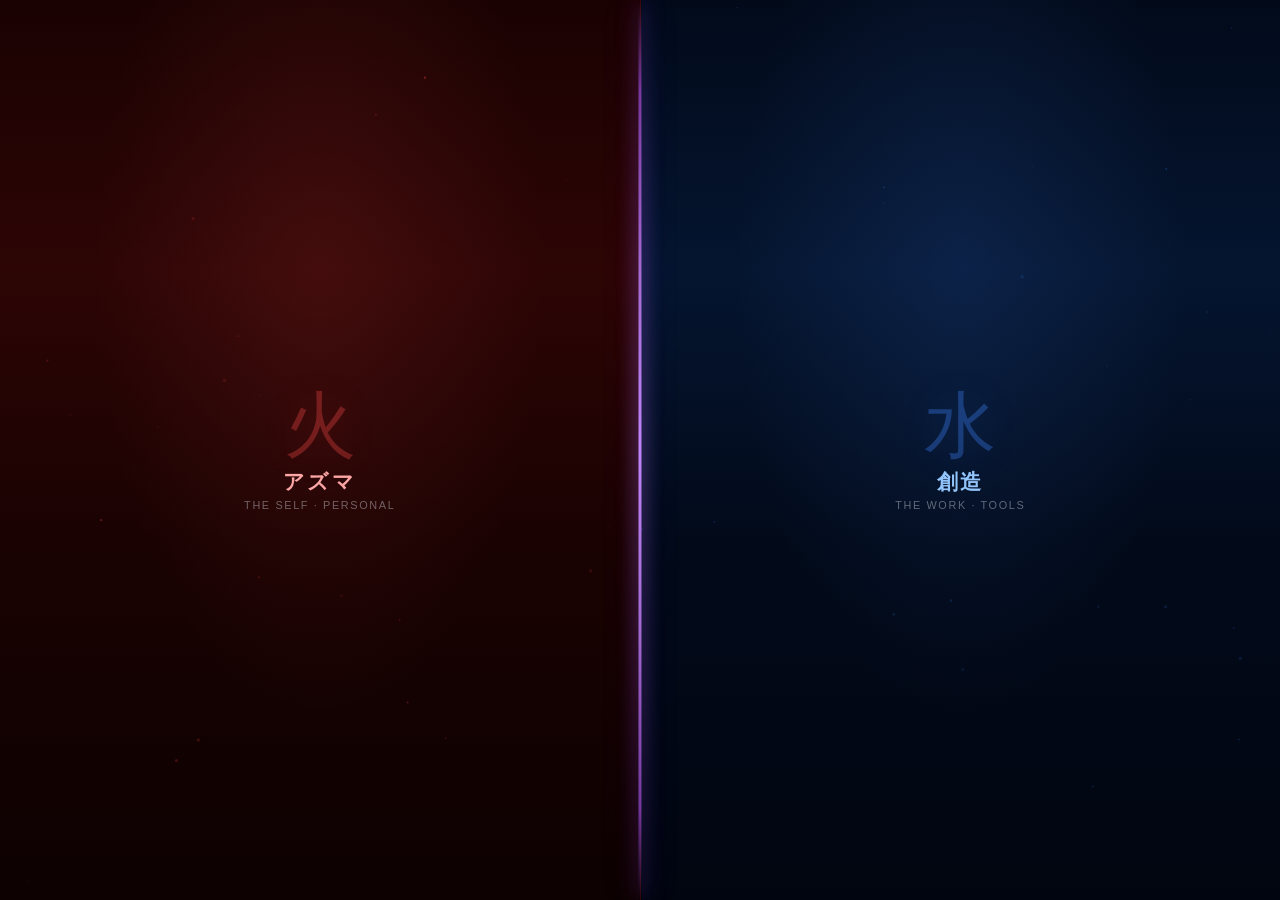
==== index.html @ 5ef6f53a "tweak: Japanese names, 50% larger fonts, purple lightning divider - Red world: アズマ (Azuma in katakan" ====
<!DOCTYPE html>
<html lang="en">
<head>
<meta charset="UTF-8">
<meta name="viewport" content="width=device-width,initial-scale=1.0">
<title>Dev Attri</title>
<style>
*,*::before,*::after{margin:0;padding:0;box-sizing:border-box}
:root{--red:#dc2626;--cyan:#06b6d4;--white:#e2e8f0;--dim:rgba(226,232,240,.4);--field:rgba(6,182,212,.04);--card-bg:rgba(6,182,212,.03);--card-border:rgba(6,182,212,.08);--card-hover-bg:rgba(6,182,212,.06);--gold:#facc15;--gk-color:rgba(139,92,246,.3);--def-color:rgba(6,182,212,.3);--mid-color:rgba(168,85,247,.3);--att-color:rgba(250,204,21,.3);--str-color:rgba(239,68,68,.3)}

body{font-family:'Inter',-apple-system,BlinkMacSystemFont,'Segoe UI',sans-serif;width:100vw;height:100vh;overflow:hidden;background:#000;color:var(--white)}

/* HORIZON */
.horizon{position:fixed;inset:0;z-index:1;display:flex;transition:opacity .8s,filter .8s}
.horizon.fading{opacity:0;filter:blur(20px)}
.world-half{flex:1;position:relative;overflow:hidden;cursor:pointer;display:flex;align-items:center;justify-content:center;transition:all .8s}
.red-half{background:linear-gradient(180deg,#1a0202,#2d0505 30%,#1a0202 60%,#0d0101);border-right:1px solid rgba(220,38,38,.15)}
.red-half::before{content:'';position:absolute;inset:0;pointer-events:none;background:radial-gradient(ellipse at 50% 30%,rgba(239,68,68,.12),transparent 50%)}
.blue-half{background:linear-gradient(180deg,#020a1a,#051530 30%,#020a1a 60%,#010510)}
.blue-half::before{content:'';position:absolute;inset:0;pointer-events:none;background:radial-gradient(ellipse at 50% 30%,rgba(59,130,246,.12),transparent 50%)}
.world-label{position:relative;z-index:5;text-align:center;transition:transform .6s}
.world-half:hover .world-label{transform:translateY(-8px)}
.wl-char{display:block;font-size:4.5rem;margin-bottom:.4rem;transition:all .5s;line-height:1}
.red-half .wl-char{color:rgba(239,68,68,.35);text-shadow:0 0 40px rgba(239,68,68,.15)}.red-half:hover .wl-char{color:rgba(239,68,68,.65);text-shadow:0 0 60px rgba(239,68,68,.35)}
.blue-half .wl-char{color:rgba(59,130,246,.35);text-shadow:0 0 40px rgba(59,130,246,.15)}.blue-half:hover .wl-char{color:rgba(59,130,246,.65);text-shadow:0 0 60px rgba(59,130,246,.35)}
.wl-name{display:block;font-size:1.3rem;font-weight:900;letter-spacing:.12em;margin-bottom:.2rem}
.red-half .wl-name{color:#fca5a5}.blue-half .wl-name{color:#93c5fd}
.wl-sub{display:block;font-size:.68rem;letter-spacing:.15em;text-transform:uppercase;opacity:.4}
.divider-line{position:fixed;top:0;bottom:0;left:50%;transform:translateX(-50%);width:3px;z-index:10;pointer-events:none;
  background:linear-gradient(to bottom,transparent,rgba(168,85,247,.6) 10%,rgba(192,132,252,.8) 30%,#c084fc 50%,rgba(192,132,252,.8) 70%,rgba(168,85,247,.6) 90%,transparent);
  box-shadow:0 0 20px rgba(168,85,247,.5),0 0 40px rgba(139,92,246,.25),0 0 80px rgba(139,92,246,.1);
  animation:divPulse 2.5s ease-in-out infinite;transition:opacity .6s}
.divider-line::after{content:'';position:absolute;inset:-6px;background:linear-gradient(to bottom,transparent,rgba(168,85,247,.15),rgba(192,132,252,.2) 50%,rgba(168,85,247,.15),transparent);filter:blur(8px);animation:divGlow 2.5s ease-in-out infinite}
@keyframes divPulse{0%,100%{opacity:.7}50%{opacity:1}}
@keyframes divGlow{0%,100%{opacity:.5}50%{opacity:1}}
canvas.p-canvas{position:absolute;inset:0;pointer-events:none;z-index:2}

.vortex{position:fixed;inset:0;z-index:50;pointer-events:none;opacity:0;transition:opacity .3s}
.vortex.active{opacity:1}
.vr{position:absolute;border-radius:50%;border:1px solid transparent;animation:vrSpin 1s linear infinite}
@keyframes vrSpin{from{transform:rotate(0deg)}to{transform:rotate(360deg)}}

.expanded-world{position:fixed;inset:0;z-index:40;display:none;overflow-y:auto;opacity:0;transform:scale(1.05);transition:opacity .6s,transform .6s}
.expanded-world.active{display:block;animation:worldEnter .6s cubic-bezier(.16,1,.3,1) forwards}
@keyframes worldEnter{to{opacity:1;transform:scale(1)}}
.red-expand{background:linear-gradient(180deg,#070710,#0a0a18,#070710)}
.blue-expand{background:radial-gradient(ellipse at 50% 30%,rgba(37,99,235,.04),transparent 60%),linear-gradient(180deg,#020810,#041020,#020810)}
canvas.exp-canvas{position:fixed;inset:0;z-index:39;pointer-events:none}
.close-btn{position:fixed;top:1rem;right:1rem;z-index:60;width:38px;height:38px;border-radius:50%;background:rgba(0,0,0,.4);border:1px solid rgba(255,255,255,.08);color:rgba(255,255,255,.35);font-size:1.1rem;cursor:pointer;display:flex;align-items:center;justify-content:center;transition:all .3s;backdrop-filter:blur(4px)}
.close-btn:hover{background:rgba(0,0,0,.6);border-color:rgba(255,255,255,.15);color:#fff}

/* ===== PITCH ===== */
.pitch{max-width:1000px;margin:0 auto;padding:1.5rem 1rem 3rem;position:relative;z-index:41;min-height:100vh;display:flex;flex-direction:column;justify-content:center}
.pitch-header{text-align:center;margin-bottom:2rem}
.pitch-header .club{font-size:.4rem;letter-spacing:.25em;text-transform:uppercase;opacity:.2;margin-bottom:.3rem}
.pitch-header h2{font-size:1.3rem;font-weight:900;letter-spacing:.08em;color:var(--cyan)}
.pitch-header .formation-tag{font-size:.38rem;letter-spacing:.2em;opacity:.15;margin-top:.25rem;text-transform:uppercase}

/* Center line */
.pitch::before{content:'';position:absolute;left:50%;top:5%;bottom:5%;width:1px;background:var(--field);pointer-events:none}
.pitch::after{content:'';position:absolute;left:10%;right:10%;top:50%;height:1px;background:var(--field);pointer-events:none}

/* ===== FORMATION LINES ===== */
.formation{display:flex;flex-direction:column;gap:.6rem;position:relative}

.line-row{display:flex;justify-content:center;gap:.6rem;flex-wrap:wrap}

/* ===== PLAYER CARD ===== */
.player-card{
  width:120px;height:150px;position:relative;cursor:pointer;
  background:var(--card-bg);border:1px solid var(--card-border);
  border-radius:6px;overflow:hidden;transition:all .45s cubic-bezier(.16,1,.3,1);
  display:flex;flex-direction:column;align-items:center;justify-content:center;
  text-align:center;
}
.player-card:hover{width:250px;height:300px;z-index:30;background:var(--card-hover-bg);border-color:rgba(6,182,212,.2);box-shadow:0 0 40px rgba(6,182,212,.06);transform:translateY(-6px)}

.player-card .number{font-size:1.8rem;font-weight:900;opacity:.1;transition:all .4s;position:absolute;top:.3rem;right:.5rem;line-height:1}
.player-card:hover .number{opacity:.2;font-size:2.2rem}

.player-card .card-head{transition:all .4s;padding:0 .4rem}
.player-card .pos{font-size:.32rem;letter-spacing:.15em;text-transform:uppercase;opacity:.3;margin-bottom:.2rem}
.player-card .title{font-size:.55rem;font-weight:800;letter-spacing:.03em;color:var(--white);transition:all .4s}
.player-card:hover .title{font-size:.65rem;color:var(--cyan)}

.player-card .card-body{opacity:0;max-height:0;overflow-y:auto;transition:opacity .35s .15s,max-height .5s;width:100%;padding:0 .6rem}
.player-card:hover .card-body{opacity:1;max-height:220px;margin-top:.5rem}
.player-card .card-body p{font-size:.4rem;line-height:1.55;opacity:.5;margin-bottom:.2rem;text-align:left}
.player-card .card-body .name-line{font-size:.45rem;font-weight:700;opacity:.6;color:var(--cyan);margin-bottom:.1rem}
.player-card .card-body .quote-text{font-style:italic;font-size:.38rem;line-height:1.6;opacity:.45}
.player-card .card-body .poem-txt{font-style:italic;font-size:.37rem;line-height:1.6;opacity:.45;white-space:pre-line}
.player-card .card-body strong{color:var(--cyan);opacity:.75}

/* Position colors */
.player-card.gk{border-left:2px solid rgba(139,92,246,.3)}.player-card.gk:hover{border-left-color:#a78bfa}.player-card.gk:hover .title{color:#a78bfa}.player-card.gk .pos{color:var(--gk-color)}
.player-card.df{border-left:2px solid rgba(6,182,212,.25)}.player-card.df:hover{border-left-color:var(--cyan)}.player-card.mf{border-left:2px solid rgba(168,85,247,.25)}.player-card.mf:hover{border-left-color:#a855f7}.player-card.mf:hover .title{color:#a855f7}.player-card.mf .pos{color:var(--mid-color)}
.player-card.at{border-left:2px solid rgba(250,204,21,.25)}.player-card.at:hover{border-left-color:#facc15}.player-card.at:hover .title{color:#facc15}.player-card.at .pos{color:var(--att-color)}
.player-card.st{border-left:2px solid rgba(239,68,68,.25)}.player-card.st:hover{border-left-color:#ef4444}.player-card.st:hover .title{color:#ef4444}.player-card.st .pos{color:var(--str-color)}

/* Captain band */
.player-card.st.cap::after{content:'C';position:absolute;top:.4rem;left:.5rem;font-size:.55rem;font-weight:900;color:#ef4444;opacity:.3;line-height:1}

/* Mega expand on double-click */
.player-card.mega{width:320px !important;height:380px !important;z-index:50 !important;background:rgba(6,182,212,.08) !important;border-color:rgba(6,182,212,.3) !important;box-shadow:0 0 60px rgba(6,182,212,.1),0 0 120px rgba(6,182,212,.04) !important}
.player-card.mega .card-body{opacity:1;max-height:300px;margin-top:.6rem}
.player-card.mega .number{opacity:.2;font-size:2.4rem}
.player-card.mega .title{font-size:.7rem;color:var(--cyan)}
.player-card.at.mega .card-body{max-height:340px}
.player-card.at.mega{width:340px !important;height:420px !important}
.player-card .mega-hint{display:none;font-size:.3rem;opacity:.2;margin-top:.3rem}
.player-card:hover .mega-hint{display:block}
.player-card.mega .mega-hint{display:none !important}
/* Cherry blossom petals */
.petals-overlay{position:fixed;inset:0;pointer-events:none;z-index:45}
.petals-overlay .bp{position:absolute;width:5px;height:8px;border-radius:50% 0 50% 0;opacity:0;animation:bpFall var(--dur) ease-in-out infinite;animation-delay:var(--del);left:var(--x)}
.petals-overlay .bp.pk{background:linear-gradient(135deg,#f9a8d4,rgba(236,72,153,.3))}
.petals-overlay .bp.wh{background:linear-gradient(135deg,#fff,rgba(249,168,212,.15));width:3px;height:6px}
@keyframes bpFall{0%{opacity:.5;transform:translate(0,0)rotate(0)}25%{transform:translate(var(--drift),25vh)rotate(90deg)}50%{opacity:.3;transform:translate(calc(var(--drift)*-.2),50vh)rotate(180deg)}75%{transform:translate(calc(var(--drift)*.3),75vh)rotate(270deg)}100%{opacity:0;transform:translate(var(--drift),100vh)rotate(360deg)}}
/* Achievement tick */
.tick{color:#10b981;font-weight:700}
.loading{color:rgba(250,204,21,.4);animation:ld 1.5s ease-in-out infinite}
@keyframes ld{0%,100%{opacity:.3}50%{opacity:.7}}

/* ===== BLUE WORLD ===== */
.blue-content{max-width:680px;margin:0 auto;padding:4rem 1.5rem 3rem;position:relative;z-index:41}
.world-header{text-align:center;margin-bottom:2.5rem}
.world-header .ch{font-size:.45rem;letter-spacing:.25em;text-transform:uppercase;margin-bottom:.3rem;opacity:.35}
.world-header h2{font-size:1.8rem;font-weight:900;letter-spacing:.04em}
.bsection{opacity:0;transform:translateY(20px);transition:all .7s;margin-bottom:2.2rem}
.bsection.visible{opacity:1;transform:translateY(0)}
.bsection-title{font-size:.48rem;letter-spacing:.22em;text-transform:uppercase;margin-bottom:.7rem;opacity:.25;font-weight:700}
.bcard-grid{display:grid;gap:.45rem}
.bcard{background:rgba(255,255,255,.02);border:1px solid rgba(255,255,255,.04);padding:.7rem .9rem;border-radius:8px;transition:all .35s}
.bcard:hover{background:rgba(255,255,255,.035);transform:translateY(-1px)}
.bcard h4{font-size:.62rem;font-weight:700;margin-bottom:.15rem;color:#93c5fd}
.bcard p{font-size:.47rem;line-height:1.65;opacity:.55}
.bcard strong{opacity:.9;color:#93c5fd}
.live-badge{display:inline-flex;align-items:center;gap:.25rem;font-size:.38rem;font-weight:700;letter-spacing:.06em;padding:.12rem .4rem;border-radius:3px;background:rgba(37,99,235,.12);color:#93c5fd;border:1px solid rgba(37,99,235,.15)}
.live-dot{width:5px;height:5px;border-radius:50%;background:#93c5fd;animation:dotBlink 2s infinite}
@keyframes dotBlink{0%,100%{opacity:1}50%{opacity:.2}}
.blinks-row{display:flex;flex-wrap:wrap;gap:.35rem;justify-content:center;margin-top:.8rem}
.blink-pill{padding:.25rem .6rem;border-radius:20px;font-size:.4rem;letter-spacing:.06em;text-decoration:none;transition:all .25s;color:rgba(147,197,253,.4);border:1px solid rgba(147,197,253,.08)}
.blink-pill:hover{color:#93c5fd;border-color:rgba(147,197,253,.25)}
.bquote{font-style:italic;border-left:2px solid rgba(255,255,255,.05);padding-left:1rem;font-size:.42rem;opacity:.25;margin-top:2rem;line-height:1.7}

@media(max-width:700px){
  .horizon{flex-direction:column}.world-half{height:50vh}.divider-line{top:50%;left:0;right:0;bottom:auto;width:auto;height:1px}.wl-char{font-size:2rem}
  .player-card{width:100%;max-width:260px}
  .player-card:hover{width:100%;max-width:280px}
}
</style>
</head>
<body>

<div class="horizon" id="horizon">
  <div class="world-half red-half" onclick="enterWorld('red')"><canvas class="p-canvas" id="rc"></canvas>
    <div class="world-label"><span class="wl-char">火</span><span class="wl-name">アズマ</span><span class="wl-sub">The Self · Personal</span></div>
  </div>
  <div class="world-half blue-half" onclick="enterWorld('blue')"><canvas class="p-canvas" id="bc"></canvas>
    <div class="world-label"><span class="wl-char">水</span><span class="wl-name">創造</span><span class="wl-sub">The Work · Tools</span></div>
  </div>
</div>
<div class="divider-line" id="dline"></div>
<div class="vortex" id="vortex"></div>

<!-- ===== AZUMA · FORMATION 1-4-3-2-1 ===== -->
<div class="expanded-world red-expand" id="red-expand">
  <canvas class="exp-canvas" id="red-bg"></canvas>
  <div class="petals-overlay" id="petals-overlay"></div>
  <button class="close-btn" onclick="closeWorld()">&times;</button>

  <div class="pitch">
    <div class="pitch-header">
      <div class="club">Azuma FC · Starting XI</div>
      <h2>THE LINEUP</h2>
      <div class="formation-tag">Formation 1-4-3-2-1</div>
    </div>

    <div class="formation">

      <!-- ===== STRIKER (1) — Dev Attri ===== -->
      <div class="line-row">
        <div class="player-card st cap">
          <div class="number">9</div>
          <div class="card-head"><div class="pos">ST · Striker</div><div class="title">Dev Attri</div></div>
          <div class="card-body">
            <p>Hello — I am <strong>DEV ATTRI</strong>. "Attri." I am a 20 year old Indian who has a lot of hope for the world and ambition for myself.</p>
            <p>I believe in not compromising with dreams. I have deep interest in many fields beyond what's listed here — <strong>Football, F1, Astronomy, FPS games, and Reading Anonymous Readers.</strong></p>
          </div>
        </div>
      </div>

      <!-- ===== ATTACKING (2) — Fyodor + Poetry ===== -->
      <div class="line-row">
        <!-- Fyodor -->
        <div class="player-card at">
          <div class="number">10</div>
          <div class="card-head"><div class="pos">CAM · Playmaker</div><div class="title">Fyodor</div></div>
          <div class="card-body">
            <p><strong>Fyodor Dostoevsky</strong> — Russian novelist, philosopher. Explored human psychology, morality, free will, and the darkest corners of the human soul.</p>
            <p>Notable works: <strong>Crime and Punishment, The Brothers Karamazov, Notes from Underground, The Idiot.</strong></p>
            <p class="quote-text" style="margin-top:.4rem;border-top:1px solid rgba(255,255,255,.04);padding-top:.4rem">"Above all, don't lie to yourself. The man who lies to himself and listens to his own lie comes to a point that he cannot distinguish the truth within him, or around him, and so loses all respect for himself and for others."</p>
          </div>
        </div>

        <!-- Poetry -->
        <div class="player-card at">
          <div class="number">7</div>
          <div class="card-head"><div class="pos">CAM · Second Striker</div><div class="title">Poetry</div></div>
          <div class="card-body">
            <p style="font-size:.36rem;opacity:.3;margin-bottom:.3rem">Click each poem to expand ▼</p>
            <details style="margin-bottom:.3rem"><summary style="font-size:.42rem;opacity:.5;cursor:pointer">Blue Eyes</summary>
              <p class="poem-txt" style="margin-top:.3rem">What beautiful colour of your eyes,
that a boy loses his perception of time

i have seen the endless seas but i see depth in your eyes farseen
blessed were my eyes to have met yours
i have seen moon on a cloudless night,
but the flight through your eyes was so much bright
Lucky is that guy who can see through your eyes,

Flower meant a thing to me, now it means things to me
is it Rose that you like, or cherry blossom alike
what is that your eyes like to see
violet yellow or green,

I used to think Sober was drunk,
no it was just that i was drunk,
I didnt knew a thing, but i acted like i did
your secrets were just too damn hard to drink,

I didn't like descent not because it was easy, but too damn fast,
apple cider was not that what i liked, it was what you seemed to like
Animals are what seemed to fascinate you, Goat is what fascinates me
i like dogs because they seem to get what i feel
and you would have been the only one to whom i would kneel

my heart and eyes are at war, but it seems to be a losing war
Delhi to Darwin seems to be my next flight
and your eyes seems to be my only sight,
God was real for the first time when it rained,
that jacket was never mine after that rain.

There's freedom within and There's freedom without
its represent that we fight two battles,
a battle to be in your arms, and a war to be in your centre of heart
Battle is not to be won or lost, it was to get what was your's-
i usually take what is mine,
you like to fly, i love to swim, but i am just a penguin

In the day sky, i try to find the moon, again i am just a fool
but it seems, i try to get what is mine but there's no moon in daylight
home is not a house- house is just a building full of bricks
home is where the heart is,
and eyes are where your eyes is

~Dev</p></details>
            <details style="margin-bottom:.3rem"><summary style="font-size:.42rem;opacity:.5;cursor:pointer">In the Gray Between Dreams</summary>
              <p class="poem-txt" style="margin-top:.3rem">Oh shades of light, show me the way,
Through darkness that swallows and night that turns gray.
When I can't seem to breathe, let me dance in the dawn,
And find in the shadows the strength to go on.

In a pocket of dreams and the depths of my wants,
I still find myself crawling back through the sands.
Yet in each grain of hope, a new light I can flaunt,
As I rise with the dawn, where my courage still stands.

What I seek is not freedom, as seeking confines,
And what I like is not love, but a flicker that shines.
For I like what is light, just a glimmer to find,
In the maze of the night, in the folds of my mind.

White is not always warm, and black not always stark,
There's a darkness that's white, there's a whiteness in dark.
In the contrast we find all the shades in between,
In the gray of our dreams, all our truths can be seen.</p></details>
            <details><summary style="font-size:.42rem;opacity:.5;cursor:pointer">Life Happened</summary>
              <p class="poem-txt" style="margin-top:.3rem">Life happened, me waiting.
Believing it would stop, it would wait.
Life happening and happening,
Consistent like spring water.

Oh water, don't reflect what I see.
Once five, now twenty—what changed?
What changed?
The vessel grew wings, then they were cut,
And strings were pulled.

Cut these strings before they strangle me,
Drag me to somewhere the mirror guides.
What happened to the wings that used to carry the train?
Was the wind too strong, or were the strings too tight?
Either way, the reflection doesn't lie.

Oh water, let's start again.
Guide me, let's start again.
Take me away to the far sea,
Where I can sleep once again.</p></details>
          </div>
        </div>
      </div>

      <!-- ===== MIDFIELD (3) — Achievements, Curiosity, Ambitions ===== -->
      <div class="line-row">
        <!-- Achievements (Holding Mid) -->
        <div class="player-card mf">
          <div class="number">6</div>
          <div class="card-head"><div class="pos">CDM · Holding Mid</div><div class="title">Achievements</div></div>
          <div class="card-body">
            <p><span class="tick">✓</span> HM — Half Marathon</p>
            <p><span class="tick">✓</span> 1000 ELO — Chess.com</p>
            <p><span class="tick">✓</span> Bench 225</p>
            <p><span class="loading">…</span> SUB 2 HM</p>
          </div>
        </div>

        <!-- Curiosity -->
        <div class="player-card mf">
          <div class="number">8</div>
          <div class="card-head"><div class="pos">CM · Box to Box</div><div class="title">Curiosity</div></div>
          <div class="card-body"><p>To see my journey unfold.</p></div>
        </div>

        <!-- Ambitions -->
        <div class="player-card mf">
          <div class="number">11</div>
          <div class="card-head"><div class="pos">CM · Box to Box</div><div class="title">Ambitions</div></div>
          <div class="card-body">
            <p><strong>Travel:</strong> Japan · Australia · Northern Europe · UK</p>
            <p><strong>Race:</strong> ABC Circuit · MOAB 240 · Badwater 135 · 11 Ultras</p>
            <p><strong>Tri:</strong> Ironman 70.3 · Ironman 140.6</p>
          </div>
        </div>
      </div>

      <!-- ===== DEFENSE (4) — Fear, Art, Attrism, Hobbies ===== -->
      <div class="line-row">
        <div class="player-card df"><div class="number">3</div><div class="card-head"><div class="pos">LB · Left Back</div><div class="title">Fear</div></div>
          <div class="card-body"><p>I fear that I may never find someone like me — who shares my interest in those billions.</p></div></div>

        <div class="player-card df"><div class="number">5</div><div class="card-head"><div class="pos">CB · Center Back</div><div class="title">Art</div></div>
          <div class="card-body"><p class="quote-text">"We don't read and write poetry because it's cute. We read and write poetry because we are members of the human race. And the human race is filled with passion."</p><p style="font-size:.35rem;opacity:.25;margin-top:.3rem">— John Keating</p></div></div>

        <div class="player-card df"><div class="number">4</div><div class="card-head"><div class="pos">CB · Center Back</div><div class="title">Attrism</div></div>
          <div class="card-body"><p>The way of living and doing what makes you <strong>happy</strong> — while being considerate enough to show the basic virtues to other humans. To show emotions. Because to have emotion is to be human. And to be human is to have emotions.</p></div></div>

        <div class="player-card df"><div class="number">2</div><div class="card-head"><div class="pos">RB · Right Back</div><div class="title">Hobbies</div></div>
          <div class="card-body"><p>Chess · Creative writing · RPG games · Watching anime · Reading manga · <strong>Running.</strong></p></div></div>
      </div>

      <!-- ===== GK (1) — Appreciation ===== -->
      <div class="line-row">
        <div class="player-card gk">
          <div class="number">1</div>
          <div class="card-head"><div class="pos">GK · Goalkeeper</div><div class="title">Appreciation</div></div>
          <div class="card-body">
            <p><span class="name-line">Shubham Attri</span> My elder brother — for setting the standard.</p>
            <p><span class="name-line">Hans Troyer</span> A humble ultra runner who inspired me to run.</p>
            <p><span class="name-line">David Goggins</span> For getting me into fitness.</p>
            <p><span class="name-line">Aditya Vats</span> The most selfless friend I ever had.</p>
          </div>
        </div>
      </div>

    </div>
  </div>
</div>

<!-- ===== BLUE WORLD ===== -->
<div class="expanded-world blue-expand" id="blue-expand">
  <canvas class="exp-canvas" id="blue-bg"></canvas>
  <button class="close-btn" onclick="closeWorld()">&times;</button>
  <div class="blue-content">
    <div class="world-header"><div class="ch">第二章 · Chapter Two</div><h2 style="color:#93c5fd">CREATE · 創造</h2></div>
    <div class="bsection"><div class="bsection-title">Live Projects</div>
      <div class="bcard-grid">
        <a href="https://gritier.attridevv.com" target="_blank" style="text-decoration:none;color:inherit;display:block">
          <div class="bcard" style="background:rgba(37,99,235,.04);border-color:rgba(37,99,235,.1)">
            <h4 style="display:flex;align-items:center;gap:.35rem"><span class="live-badge"><span class="live-dot"></span>LIVE</span> Gritier &rarr;</h4>
            <p>Hybrid Athlete Command Center. Track readiness, runs, strength, recovery & injuries.</p>
          </div>
        </a>
        <div class="bcard"><h4>Calorified</h4><p>Calorie tracker. Nutrition logging, macro tracking.</p></div>
        <div class="bcard"><h4>Max Workspace</h4><p>Clean workspace concept. Browser layouts.</p></div>
      </div>
    </div>
    <div class="bsection"><div class="bsection-title">Stack</div><div class="bcard"><p><strong>TypeScript</strong> · Next.js · Prisma · Python · APIs · Git · Databases</p></div></div>
    <div class="blinks-row">
      <a href="https://github.com/attridevv" target="_blank" class="blink-pill">GitHub</a><a href="https://x.com/attridevv" target="_blank" class="blink-pill">X</a>
      <a href="https://youtube.com/@attridevv" target="_blank" class="blink-pill">YouTube</a><a href="https://anilist.co/user/Attridevv/" target="_blank" class="blink-pill">AniList</a>
    </div>
    <p class="bquote">"Above all, don't lie to yourself..." — Dostoevsky</p>
  </div>
</div>

<script>
(function(id,col,ct,dir){var c=document.getElementById(id),ctx=c.getContext('2d'),w,h;
function R(){w=c.width=c.parentElement.offsetWidth;h=c.height=c.parentElement.offsetHeight}R();window.addEventListener('resize',R);
var p=[];for(var i=0;i<ct;i++)p.push({x:Math.random()*w,y:Math.random()*h,vx:(Math.random()-.5)*.3,vy:dir*(.3+Math.random()*.8),r:Math.random()*1.5+.4,o:Math.random()*.35+.15,l:Math.random()*200});
(function D(t){if(w!==c.parentElement.offsetWidth||h!==c.parentElement.offsetHeight)R();ctx.clearRect(0,0,w,h);
p.forEach(function(pp){pp.x+=pp.vx;pp.y+=pp.vy;pp.l--;if(pp.y<-10||pp.y>h+10||pp.l<=0){pp.x=Math.random()*w;pp.y=dir>0?h+10:-10;pp.l=200+Math.random()*100}ctx.beginPath();ctx.arc(pp.x,pp.y,pp.r,0,Math.PI*2);ctx.fillStyle='rgba('+col+','+(pp.o*(pp.l/200))+')';ctx.fill()});requestAnimationFrame(D)})();})('rc','239,68,68',35,-1);
(function(id,col,ct,dir){var c=document.getElementById(id),ctx=c.getContext('2d'),w,h;
function R(){w=c.width=c.parentElement.offsetWidth;h=c.height=c.parentElement.offsetHeight}R();window.addEventListener('resize',R);
var p=[];for(var i=0;i<ct;i++)p.push({x:Math.random()*w,y:Math.random()*h,vx:(Math.random()-.5)*.3,vy:dir*(.3+Math.random()*.8),r:Math.random()*1.5+.4,o:Math.random()*.35+.15,l:Math.random()*200});
(function D(t){if(w!==c.parentElement.offsetWidth||h!==c.parentElement.offsetHeight)R();ctx.clearRect(0,0,w,h);
p.forEach(function(pp){pp.x+=pp.vx;pp.y+=pp.vy;pp.l--;if(pp.y<-10||pp.y>h+10||pp.l<=0){pp.x=Math.random()*w;pp.y=dir>0?h+10:-10;pp.l=200+Math.random()*100}ctx.beginPath();ctx.arc(pp.x,pp.y,pp.r,0,Math.PI*2);ctx.fillStyle='rgba('+col+','+(pp.o*(pp.l/200))+')';ctx.fill()});requestAnimationFrame(D)})();})('bc','59,130,246',35,-1);
(function(id,col,ct){var c=document.getElementById(id),ctx=c.getContext('2d'),w,h;
function R(){w=c.width=window.innerWidth;h=c.height=window.innerHeight}R();window.addEventListener('resize',R);
var p=[];for(var i=0;i<ct;i++)p.push({x:Math.random()*w,y:Math.random()*h,vx:(Math.random()-.5)*.15,vy:-.2-Math.random()*.4,r:Math.random()*1.2+.3,o:Math.random()*.2+.08,l:Math.random()*300});
(function D(t){if(w!==c.width||h!==c.height)R();ctx.clearRect(0,0,w,h);
p.forEach(function(pp){pp.x+=pp.vx;pp.y+=pp.vy;pp.l--;if(pp.y<-10||pp.l<=0){pp.x=Math.random()*w;pp.y=h+10;pp.l=300+Math.random()*200}ctx.beginPath();ctx.arc(pp.x,pp.y,pp.r,0,Math.PI*2);ctx.fillStyle='rgba('+col+','+(pp.o*(pp.l/300))+')';ctx.fill()});requestAnimationFrame(D)})();})('red-bg','6,182,212',25);
(function(id,col,ct){var c=document.getElementById(id),ctx=c.getContext('2d'),w,h;
function R(){w=c.width=window.innerWidth;h=c.height=window.innerHeight}R();window.addEventListener('resize',R);
var p=[];for(var i=0;i<ct;i++)p.push({x:Math.random()*w,y:Math.random()*h,vx:(Math.random()-.5)*.2,vy:-.2-Math.random()*.5,r:Math.random()*1.2+.3,o:Math.random()*.2+.08,l:Math.random()*300});
(function D(t){if(w!==c.width||h!==c.height)R();ctx.clearRect(0,0,w,h);
p.forEach(function(pp){pp.x+=pp.vx;pp.y+=pp.vy;pp.l--;if(pp.y<-10||pp.l<=0){pp.x=Math.random()*w;pp.y=h+10;pp.l=300+Math.random()*200}ctx.beginPath();ctx.arc(pp.x,pp.y,pp.r,0,Math.PI*2);ctx.fillStyle='rgba('+col+','+(pp.o*(pp.l/300))+')';ctx.fill()});requestAnimationFrame(D)})();})('blue-bg','59,130,246',35);
(function(){var s=document.querySelectorAll('.bsection');function ck(){s.forEach(function(sec){var r=sec.getBoundingClientRect();if(r.top<window.innerHeight*.85)sec.classList.add('visible')})}ck();document.querySelectorAll('.expanded-world').forEach(function(w){w.addEventListener('scroll',ck)})})();
function enterWorld(w){
  document.getElementById('horizon').classList.add('fading');document.getElementById('dline').style.opacity='0';
  var v=document.getElementById('vortex');v.innerHTML='';
  for(var i=0;i<6;i++){var r=document.createElement('div');r.className='vr';var s=50+i*80;r.style.cssText='width:'+s+'px;height:'+s+'px;left:'+(w==='red'?'25%':'75%')+';top:50%;transform:translate(-50%,-50%);border-color:'+(w==='red'?'rgba(6,182,212,'+(.15-i*.02)+')':'rgba(59,130,246,'+(.15-i*.02)+')')+';animation-duration:'+(.8+i*.2)+'s;animation-direction:'+(i%2?'reverse':'normal');v.appendChild(r)}
  v.classList.add('active');
  setTimeout(function(){v.classList.remove('active');document.getElementById(w==='red'?'red-expand':'blue-expand').classList.add('active');document.body.style.overflow='auto';setTimeout(function(){document.querySelectorAll('.bsection').forEach(function(s){s.classList.add('visible')})},200)},900);
}
function closeWorld(){
  document.getElementById('red-expand').classList.remove('active');document.getElementById('blue-expand').classList.remove('active');
  document.getElementById('horizon').classList.remove('fading');document.getElementById('dline').style.opacity='';
  document.body.style.overflow='hidden';document.querySelectorAll('.bsection').forEach(function(s){s.classList.remove('visible')});
}
// Double-click to mega-expand any player card
document.querySelectorAll('.player-card').forEach(function(card){card.addEventListener('dblclick',function(e){e.stopPropagation();this.classList.toggle('mega')})});
// Cherry blossom petals overlay
(function(){var p=document.getElementById('petals-overlay');if(!p)return;var h='';for(var i=0;i<30;i++){var x=Math.random()*90,dur=8+Math.random()*12,del=Math.random()*14,drift=(Math.random()-.5)*150;h+='<div class="bp '+(Math.random()>.3?'pk':'wh')+'" style="--x:'+x+'%;--dur:'+dur+'s;--del:'+del+'s;--drift:'+drift+'px"></div>'}p.innerHTML=h})();
</script>
</body>
</html>
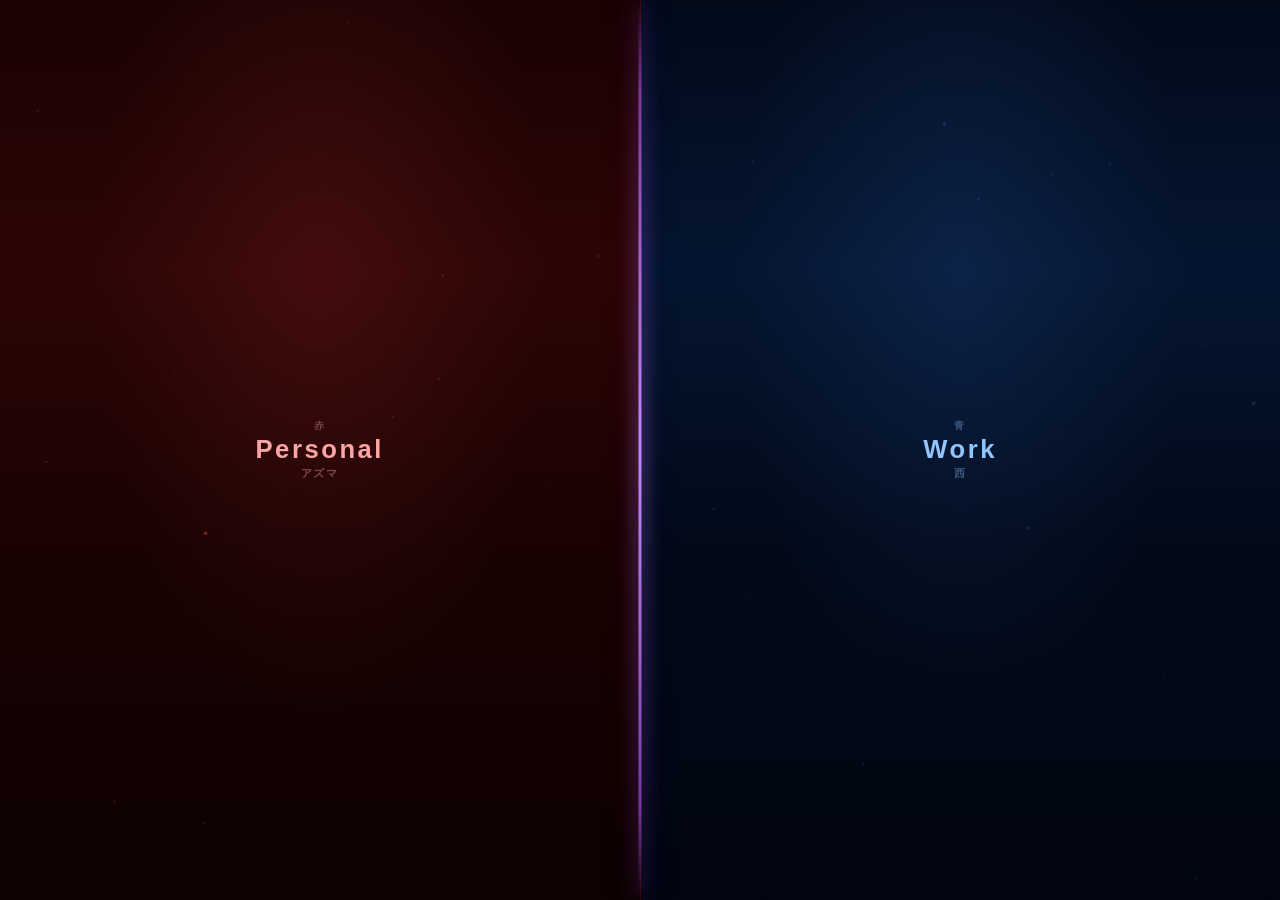
==== commit 8ee37376: "tweak: 3-tier labels — Aka/Personal/Azuma and Ao/Work/Nishi Left (Red): 赤 (Aka) · Personal (biggest)" ====
--- a/index.html
+++ b/index.html
@@ -23,9 +23,16 @@
 .wl-char{display:block;font-size:4.5rem;margin-bottom:.4rem;transition:all .5s;line-height:1}
 .red-half .wl-char{color:rgba(239,68,68,.35);text-shadow:0 0 40px rgba(239,68,68,.15)}.red-half:hover .wl-char{color:rgba(239,68,68,.65);text-shadow:0 0 60px rgba(239,68,68,.35)}
 .blue-half .wl-char{color:rgba(59,130,246,.35);text-shadow:0 0 40px rgba(59,130,246,.15)}.blue-half:hover .wl-char{color:rgba(59,130,246,.65);text-shadow:0 0 60px rgba(59,130,246,.35)}
-.wl-name{display:block;font-size:1.3rem;font-weight:900;letter-spacing:.12em;margin-bottom:.2rem}
-.red-half .wl-name{color:#fca5a5}.blue-half .wl-name{color:#93c5fd}
-.wl-sub{display:block;font-size:.68rem;letter-spacing:.15em;text-transform:uppercase;opacity:.4}
+/* 3-tier label */
+.wl-top{display:block;font-size:.65rem;font-weight:700;letter-spacing:.2em;margin-bottom:.15rem;opacity:.35;transition:all .5s}
+.red-half .wl-top{color:#fca5a5}.blue-half .wl-top{color:#93c5fd}
+.world-half:hover .wl-top{opacity:.55}
+.wl-mid{display:block;font-size:1.6rem;font-weight:900;letter-spacing:.1em;margin-bottom:.1rem;transition:all .5s}
+.red-half .wl-mid{color:#fca5a5}.blue-half .wl-mid{color:#93c5fd}
+.world-half:hover .wl-mid{text-shadow:0 0 30px currentColor}
+.wl-bot{display:block;font-size:.7rem;font-weight:700;letter-spacing:.15em;opacity:.4;transition:all .5s}
+.red-half .wl-bot{color:#fca5a5}.blue-half .wl-bot{color:#93c5fd}
+.world-half:hover .wl-bot{opacity:.6}
 .divider-line{position:fixed;top:0;bottom:0;left:50%;transform:translateX(-50%);width:3px;z-index:10;pointer-events:none;
   background:linear-gradient(to bottom,transparent,rgba(168,85,247,.6) 10%,rgba(192,132,252,.8) 30%,#c084fc 50%,rgba(192,132,252,.8) 70%,rgba(168,85,247,.6) 90%,transparent);
   box-shadow:0 0 20px rgba(168,85,247,.5),0 0 40px rgba(139,92,246,.25),0 0 80px rgba(139,92,246,.1);
@@ -154,10 +161,10 @@
 
 <div class="horizon" id="horizon">
   <div class="world-half red-half" onclick="enterWorld('red')"><canvas class="p-canvas" id="rc"></canvas>
-    <div class="world-label"><span class="wl-char">火</span><span class="wl-name">アズマ</span><span class="wl-sub">The Self · Personal</span></div>
+    <div class="world-label"><span class="wl-top">赤</span><span class="wl-mid">Personal</span><span class="wl-bot">アズマ</span></div>
   </div>
   <div class="world-half blue-half" onclick="enterWorld('blue')"><canvas class="p-canvas" id="bc"></canvas>
-    <div class="world-label"><span class="wl-char">水</span><span class="wl-name">創造</span><span class="wl-sub">The Work · Tools</span></div>
+    <div class="world-label"><span class="wl-top">青</span><span class="wl-mid">Work</span><span class="wl-bot">西</span></div>
   </div>
 </div>
 <div class="divider-line" id="dline"></div>
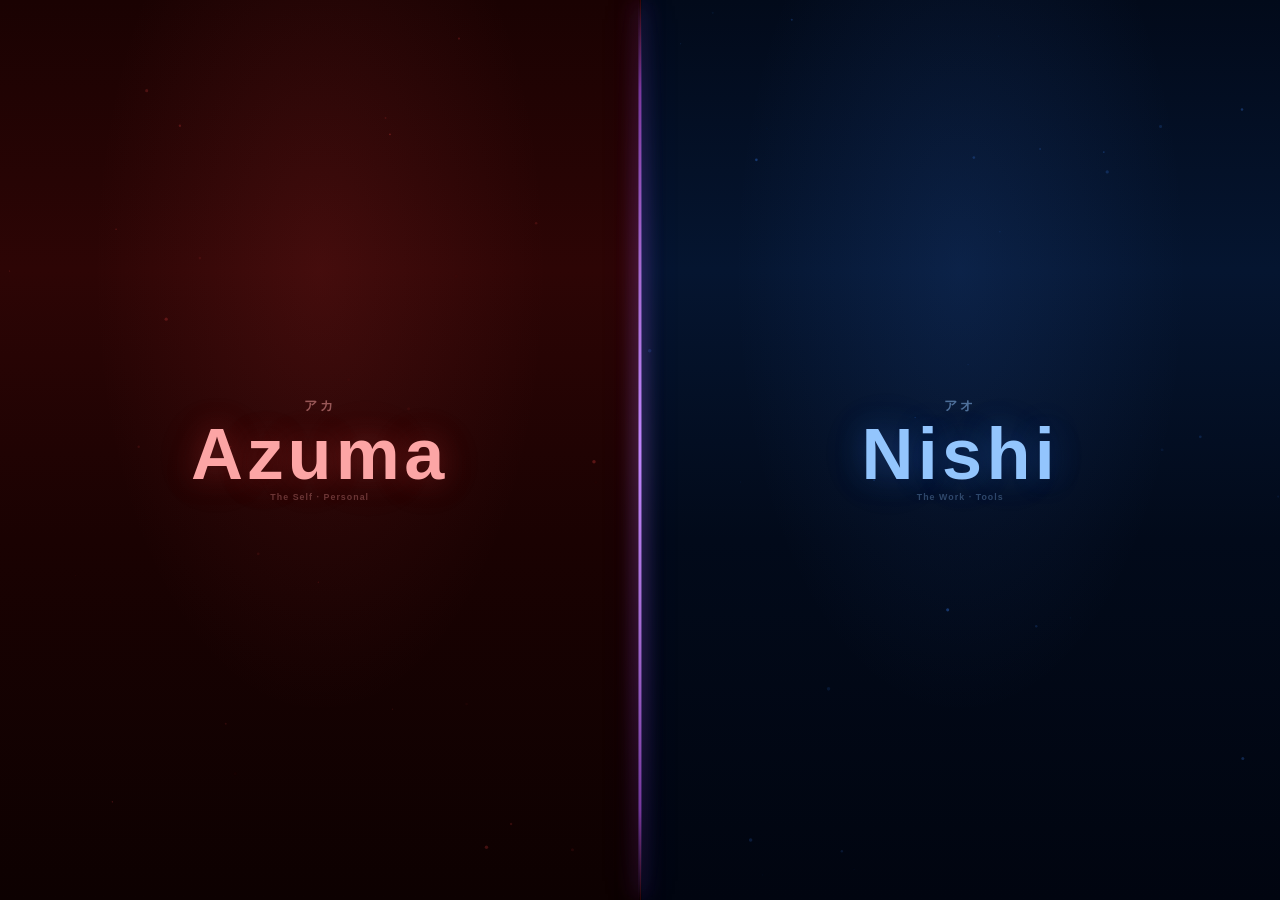
==== commit 62700adb: "tweak: アカ/Azuma and アオ/Nishi — 3x bigger, glow + float effects Left: アカ (floating) · Azuma (4.5rem, " ====
--- a/index.html
+++ b/index.html
@@ -24,15 +24,17 @@
 .red-half .wl-char{color:rgba(239,68,68,.35);text-shadow:0 0 40px rgba(239,68,68,.15)}.red-half:hover .wl-char{color:rgba(239,68,68,.65);text-shadow:0 0 60px rgba(239,68,68,.35)}
 .blue-half .wl-char{color:rgba(59,130,246,.35);text-shadow:0 0 40px rgba(59,130,246,.15)}.blue-half:hover .wl-char{color:rgba(59,130,246,.65);text-shadow:0 0 60px rgba(59,130,246,.35)}
 /* 3-tier label */
-.wl-top{display:block;font-size:.65rem;font-weight:700;letter-spacing:.2em;margin-bottom:.15rem;opacity:.35;transition:all .5s}
+.wl-top{display:block;font-size:.8rem;font-weight:700;letter-spacing:.25em;margin-bottom:.2rem;opacity:.5;transition:all .5s;animation:wlFloat 3s ease-in-out infinite}
+.world-half:nth-child(1) .wl-top{animation-delay:0s}.world-half:nth-child(2) .wl-top{animation-delay:1.5s}
+@keyframes wlFloat{0%,100%{transform:translateY(0)}50%{transform:translateY(-6px)}}
 .red-half .wl-top{color:#fca5a5}.blue-half .wl-top{color:#93c5fd}
-.world-half:hover .wl-top{opacity:.55}
-.wl-mid{display:block;font-size:1.6rem;font-weight:900;letter-spacing:.1em;margin-bottom:.1rem;transition:all .5s}
-.red-half .wl-mid{color:#fca5a5}.blue-half .wl-mid{color:#93c5fd}
-.world-half:hover .wl-mid{text-shadow:0 0 30px currentColor}
-.wl-bot{display:block;font-size:.7rem;font-weight:700;letter-spacing:.15em;opacity:.4;transition:all .5s}
+.world-half:hover .wl-top{opacity:.7}
+.wl-mid{display:block;font-size:4.5rem;font-weight:900;letter-spacing:.06em;margin-bottom:.15rem;transition:all .5s;line-height:1}
+.red-half .wl-mid{color:#fca5a5;text-shadow:0 0 30px rgba(239,68,68,.3),0 0 60px rgba(239,68,68,.1)}.blue-half .wl-mid{color:#93c5fd;text-shadow:0 0 30px rgba(59,130,246,.3),0 0 60px rgba(59,130,246,.1)}
+.world-half:hover .wl-mid{text-shadow:0 0 50px currentColor,0 0 100px currentColor}
+.wl-bot{display:block;font-size:.55rem;font-weight:600;letter-spacing:.12em;opacity:.3;transition:all .5s}
 .red-half .wl-bot{color:#fca5a5}.blue-half .wl-bot{color:#93c5fd}
-.world-half:hover .wl-bot{opacity:.6}
+.world-half:hover .wl-bot{opacity:.5}
 .divider-line{position:fixed;top:0;bottom:0;left:50%;transform:translateX(-50%);width:3px;z-index:10;pointer-events:none;
   background:linear-gradient(to bottom,transparent,rgba(168,85,247,.6) 10%,rgba(192,132,252,.8) 30%,#c084fc 50%,rgba(192,132,252,.8) 70%,rgba(168,85,247,.6) 90%,transparent);
   box-shadow:0 0 20px rgba(168,85,247,.5),0 0 40px rgba(139,92,246,.25),0 0 80px rgba(139,92,246,.1);
@@ -161,10 +163,10 @@
 
 <div class="horizon" id="horizon">
   <div class="world-half red-half" onclick="enterWorld('red')"><canvas class="p-canvas" id="rc"></canvas>
-    <div class="world-label"><span class="wl-top">赤</span><span class="wl-mid">Personal</span><span class="wl-bot">アズマ</span></div>
+    <div class="world-label"><span class="wl-top">アカ</span><span class="wl-mid">Azuma</span><span class="wl-bot">The Self · Personal</span></div>
   </div>
   <div class="world-half blue-half" onclick="enterWorld('blue')"><canvas class="p-canvas" id="bc"></canvas>
-    <div class="world-label"><span class="wl-top">青</span><span class="wl-mid">Work</span><span class="wl-bot">西</span></div>
+    <div class="world-label"><span class="wl-top">アオ</span><span class="wl-mid">Nishi</span><span class="wl-bot">The Work · Tools</span></div>
   </div>
 </div>
 <div class="divider-line" id="dline"></div>
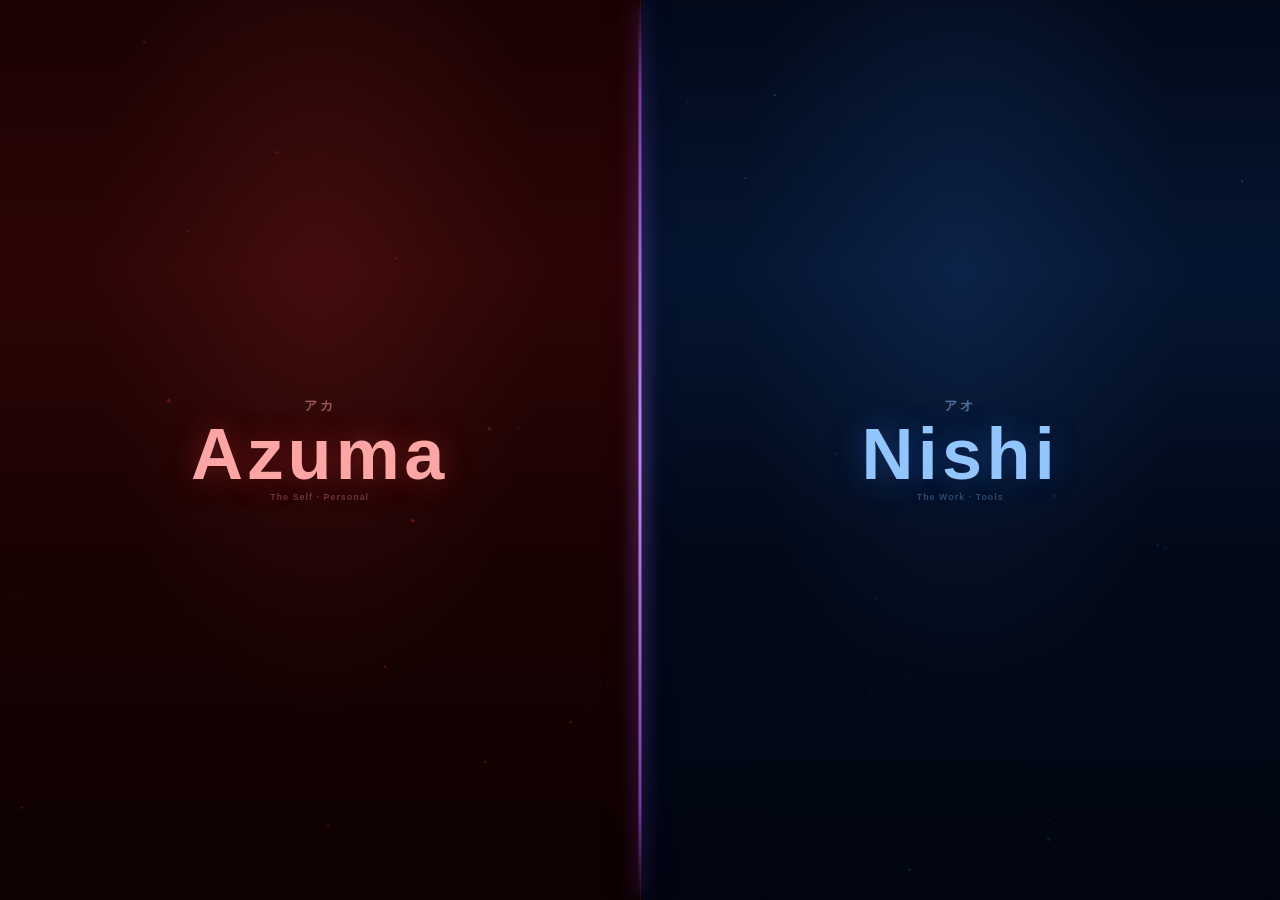
==== commit f7da1455: "feat: Nishi F1 Pit Garage — 3 car bays, crew board, telemetry Nishi Racing · Pit Garage: - Header: N" ====
--- a/index.html
+++ b/index.html
@@ -376,30 +376,100 @@
   </div>
 </div>
 
-<!-- ===== BLUE WORLD ===== -->
+<!-- ===== NISHI · F1 PIT GARAGE ===== -->
 <div class="expanded-world blue-expand" id="blue-expand">
   <canvas class="exp-canvas" id="blue-bg"></canvas>
   <button class="close-btn" onclick="closeWorld()">&times;</button>
-  <div class="blue-content">
-    <div class="world-header"><div class="ch">第二章 · Chapter Two</div><h2 style="color:#93c5fd">CREATE · 創造</h2></div>
-    <div class="bsection"><div class="bsection-title">Live Projects</div>
-      <div class="bcard-grid">
-        <a href="https://gritier.attridevv.com" target="_blank" style="text-decoration:none;color:inherit;display:block">
-          <div class="bcard" style="background:rgba(37,99,235,.04);border-color:rgba(37,99,235,.1)">
-            <h4 style="display:flex;align-items:center;gap:.35rem"><span class="live-badge"><span class="live-dot"></span>LIVE</span> Gritier &rarr;</h4>
-            <p>Hybrid Athlete Command Center. Track readiness, runs, strength, recovery & injuries.</p>
-          </div>
-        </a>
-        <div class="bcard"><h4>Calorified</h4><p>Calorie tracker. Nutrition logging, macro tracking.</p></div>
-        <div class="bcard"><h4>Max Workspace</h4><p>Clean workspace concept. Browser layouts.</p></div>
-      </div>
+  <div style="max-width:900px;margin:0 auto;padding:2rem 1.5rem 3rem;position:relative;z-index:41">
+
+    <!-- HEADER -->
+    <div style="text-align:center;margin-bottom:2rem">
+      <div style="font-size:.38rem;letter-spacing:.25em;text-transform:uppercase;opacity:.25;margin-bottom:.4rem;font-family:'Inter',sans-serif">Nishi Racing · Pit Garage</div>
+      <h2 style="font-size:1.5rem;font-weight:900;letter-spacing:.08em;color:#facc15;font-family:'Inter',sans-serif">GARAGE</h2>
+      <div style="font-size:.35rem;letter-spacing:.2em;opacity:.15;margin-top:.2rem;text-transform:uppercase;font-family:'Inter',sans-serif">Race Day · All Systems Go</div>
     </div>
-    <div class="bsection"><div class="bsection-title">Stack</div><div class="bcard"><p><strong>TypeScript</strong> · Next.js · Prisma · Python · APIs · Git · Databases</p></div></div>
-    <div class="blinks-row">
-      <a href="https://github.com/attridevv" target="_blank" class="blink-pill">GitHub</a><a href="https://x.com/attridevv" target="_blank" class="blink-pill">X</a>
-      <a href="https://youtube.com/@attridevv" target="_blank" class="blink-pill">YouTube</a><a href="https://anilist.co/user/Attridevv/" target="_blank" class="blink-pill">AniList</a>
+
+    <!-- SAFETY STRIPE -->
+    <div style="display:flex;height:2px;margin-bottom:1.5rem;background:repeating-linear-gradient(90deg,#facc15 0,#facc15 12px,#111 12px,#111 24px);opacity:.3"></div>
+
+    <!-- CAR BAYS (Projects) -->
+    <div style="display:grid;grid-template-columns:1fr 1fr 1fr;gap:.75rem;margin-bottom:2rem">
+      <!-- Gritier -->
+      <a href="https://gritier.attridevv.com" target="_blank" style="text-decoration:none;color:inherit">
+        <div style="background:rgba(37,99,235,.05);border:1px solid rgba(37,99,235,.12);border-bottom:3px solid #facc15;padding:.8rem;border-radius:6px;transition:all .35s;height:100%">
+          <div style="display:flex;align-items:center;gap:.3rem;margin-bottom:.4rem">
+            <span style="display:inline-block;width:7px;height:7px;border-radius:50%;background:#10b981;animation:dotBlink 2s infinite"></span>
+            <span style="font-size:.7rem;font-weight:900;letter-spacing:.03em;color:#e2e8f0">GRITIER</span>
+            <span style="font-size:.35rem;letter-spacing:.08em;background:rgba(16,185,129,.15);color:#10b981;padding:.1rem .4rem;border-radius:3px;margin-left:auto">P1</span>
+          </div>
+          <p style="font-size:.42rem;line-height:1.6;opacity:.5">Hybrid Athlete Command Center. Full performance OS — readiness, runs, strength, recovery & injuries.</p>
+        </div>
+      </a>
+      <!-- Calorified -->
+      <a href="https://github.com/attridevv/calorified" target="_blank" style="text-decoration:none;color:inherit">
+        <div style="background:rgba(255,255,255,.02);border:1px solid rgba(255,255,255,.04);border-bottom:3px solid rgba(250,204,21,.4);padding:.8rem;border-radius:6px;transition:all .35s;height:100%">
+          <div style="display:flex;align-items:center;gap:.3rem;margin-bottom:.4rem">
+            <span style="display:inline-block;width:7px;height:7px;border-radius:50%;background:rgba(147,197,253,.5)"></span>
+            <span style="font-size:.7rem;font-weight:900;letter-spacing:.03em;color:#e2e8f0">CALORIFIED</span>
+            <span style="font-size:.35rem;letter-spacing:.08em;background:rgba(147,197,253,.1);color:#93c5fd;padding:.1rem .4rem;border-radius:3px;margin-left:auto">P2</span>
+          </div>
+          <p style="font-size:.42rem;line-height:1.6;opacity:.5">Calorie tracker app. Nutrition logging, macro tracking, food database. Built for precision.</p>
+        </div>
+      </a>
+      <!-- Max Workspace -->
+      <a href="https://github.com/attridevv/max-workspace" target="_blank" style="text-decoration:none;color:inherit">
+        <div style="background:rgba(255,255,255,.02);border:1px solid rgba(255,255,255,.04);border-bottom:3px solid rgba(250,204,21,.4);padding:.8rem;border-radius:6px;transition:all .35s;height:100%">
+          <div style="display:flex;align-items:center;gap:.3rem;margin-bottom:.4rem">
+            <span style="display:inline-block;width:7px;height:7px;border-radius:50%;background:rgba(147,197,253,.5)"></span>
+            <span style="font-size:.7rem;font-weight:900;letter-spacing:.03em;color:#e2e8f0">MAX WS</span>
+            <span style="font-size:.35rem;letter-spacing:.08em;background:rgba(147,197,253,.1);color:#93c5fd;padding:.1rem .4rem;border-radius:3px;margin-left:auto">P3</span>
+          </div>
+          <p style="font-size:.42rem;line-height:1.6;opacity:.5">Clean workspace concept. Browser layouts, useful surfaces, shipping experiences.</p>
+        </div>
+      </a>
     </div>
-    <p class="bquote">"Above all, don't lie to yourself..." — Dostoevsky</p>
+
+    <!-- SAFETY STRIPE -->
+    <div style="display:flex;height:2px;margin-bottom:1.5rem;background:repeating-linear-gradient(90deg,#facc15 0,#facc15 12px,#111 12px,#111 24px);opacity:.3"></div>
+
+    <!-- CREW BOARD + TELEMETRY -->
+    <div style="display:grid;grid-template-columns:1fr 1fr;gap:.75rem">
+
+      <!-- CREW BOARD (Skills Achieved) -->
+      <div style="background:rgba(0,0,0,.3);border:1px solid rgba(255,255,255,.05);padding:.8rem;border-radius:6px">
+        <div style="font-size:.38rem;letter-spacing:.2em;text-transform:uppercase;opacity:.3;margin-bottom:.6rem;font-family:'Inter',sans-serif">Crew Board · Qualified</div>
+        <div style="display:flex;flex-direction:column;gap:.35rem">
+          <div style="display:flex;align-items:center;gap:.5rem"><span style="font-size:.4rem;color:#10b981">●</span><span style="font-size:.45rem;opacity:.6">Operations Management</span></div>
+          <div style="display:flex;align-items:center;gap:.5rem"><span style="font-size:.4rem;color:#10b981">●</span><span style="font-size:.45rem;opacity:.6">GTM Marketing</span></div>
+          <div style="display:flex;align-items:center;gap:.5rem"><span style="font-size:.4rem;color:#10b981">●</span><span style="font-size:.45rem;opacity:.6">Front-End Development</span></div>
+          <div style="display:flex;align-items:center;gap:.5rem"><span style="font-size:.4rem;color:#10b981">●</span><span style="font-size:.45rem;opacity:.6">UI/UX Development</span></div>
+        </div>
+      </div>
+
+      <!-- TELEMETRY (Learning) -->
+      <div style="background:rgba(0,0,0,.3);border:1px solid rgba(255,255,255,.05);padding:.8rem;border-radius:6px">
+        <div style="font-size:.38rem;letter-spacing:.2em;text-transform:uppercase;opacity:.3;margin-bottom:.6rem;font-family:'Inter',sans-serif">Telemetry · In Progress</div>
+        <div style="display:flex;flex-direction:column;gap:.35rem">
+          <div style="display:flex;align-items:center;gap:.5rem"><span style="font-size:.4rem;color:#facc15">◉</span><span style="font-size:.45rem;opacity:.6">Data Sets</span></div>
+          <div style="display:flex;align-items:center;gap:.5rem"><span style="font-size:.4rem;color:#facc15">◉</span><span style="font-size:.45rem;opacity:.6">Algorithms</span></div>
+          <div style="display:flex;align-items:center;gap:.5rem"><span style="font-size:.4rem;color:#facc15">◉</span><span style="font-size:.45rem;opacity:.6">Logic</span></div>
+          <div style="display:flex;align-items:center;gap:.5rem"><span style="font-size:.4rem;color:#facc15">◉</span><span style="font-size:.45rem;opacity:.6">Reinforcement Learning</span></div>
+        </div>
+      </div>
+
+    </div>
+
+    <!-- SOCIALS -->
+    <div style="display:flex;flex-wrap:wrap;gap:.5rem;justify-content:center;margin-top:1.5rem">
+      <a href="https://github.com/attridevv" target="_blank" style="font-size:.38rem;letter-spacing:.08em;text-decoration:none;color:rgba(147,197,253,.4);border:1px solid rgba(147,197,253,.08);padding:.25rem .6rem;border-radius:20px;transition:all .25s">GITHUB</a>
+      <a href="https://x.com/attridevv" target="_blank" style="font-size:.38rem;letter-spacing:.08em;text-decoration:none;color:rgba(147,197,253,.4);border:1px solid rgba(147,197,253,.08);padding:.25rem .6rem;border-radius:20px;transition:all .25s">X</a>
+      <a href="https://youtube.com/@attridevv" target="_blank" style="font-size:.38rem;letter-spacing:.08em;text-decoration:none;color:rgba(147,197,253,.4);border:1px solid rgba(147,197,253,.08);padding:.25rem .6rem;border-radius:20px;transition:all .25s">YOUTUBE</a>
+      <a href="https://anilist.co/user/Attridevv/" target="_blank" style="font-size:.38rem;letter-spacing:.08em;text-decoration:none;color:rgba(147,197,253,.4);border:1px solid rgba(147,197,253,.08);padding:.25rem .6rem;border-radius:20px;transition:all .25s">ANILIST</a>
+    </div>
+
+    <!-- QUOTE -->
+    <p style="font-style:italic;border-left:2px solid rgba(255,255,255,.04);padding-left:1rem;font-size:.4rem;opacity:.2;margin-top:1.5rem;line-height:1.7;text-align:center;max-width:500px;margin-left:auto;margin-right:auto">"Above all, don't lie to yourself..." — Dostoevsky</p>
+
   </div>
 </div>
 
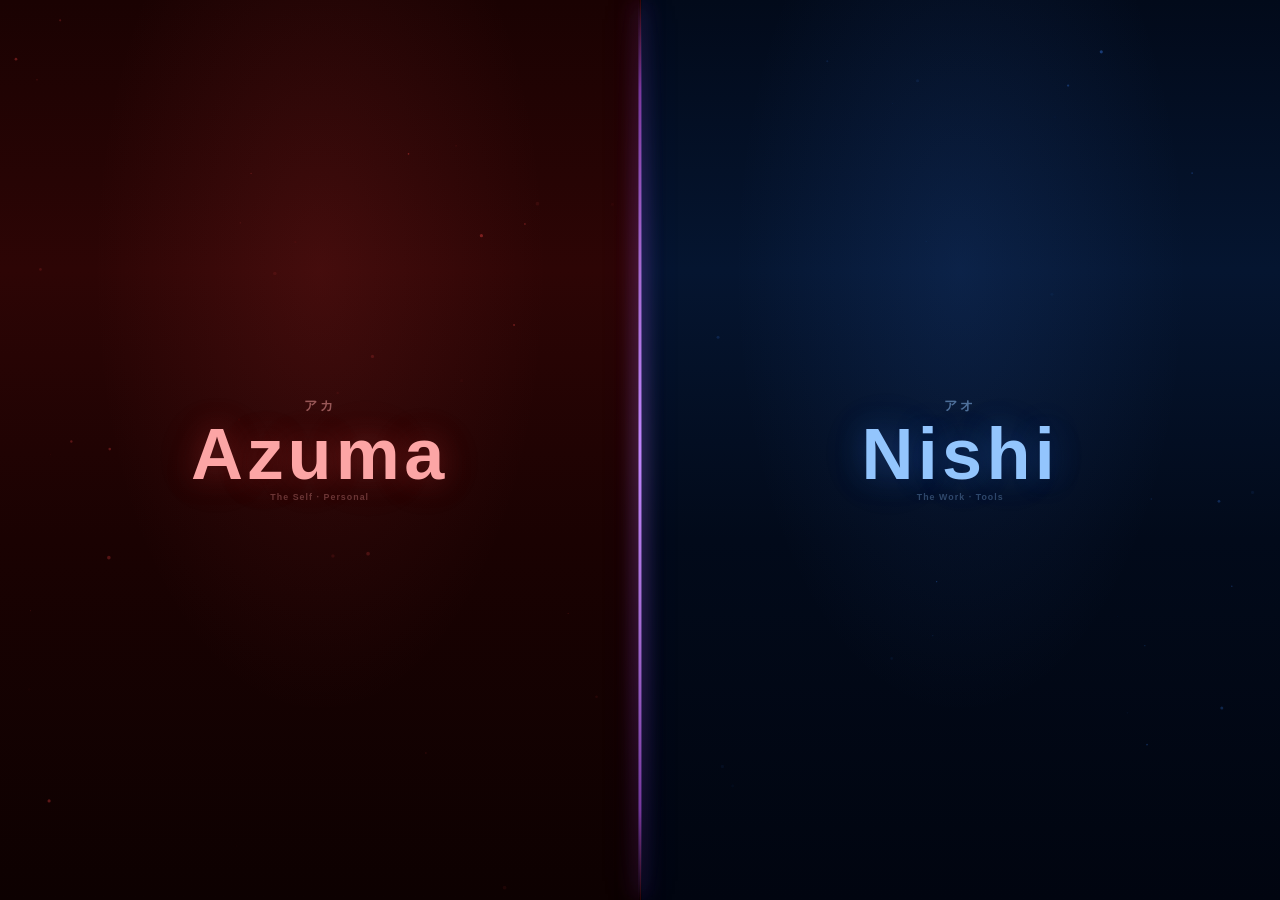
==== commit 64f2f0e1: "fix: mobile Azuma — cards full width, tap to expand, compact layout Mobile (<700px): - Cards full wi" ====
--- a/index.html
+++ b/index.html
@@ -153,9 +153,25 @@
 .bquote{font-style:italic;border-left:2px solid rgba(255,255,255,.05);padding-left:1rem;font-size:.42rem;opacity:.25;margin-top:2rem;line-height:1.7}
 
 @media(max-width:700px){
-  .horizon{flex-direction:column}.world-half{height:50vh}.divider-line{top:50%;left:0;right:0;bottom:auto;width:auto;height:1px}.wl-char{font-size:2rem}
-  .player-card{width:100%;max-width:260px}
-  .player-card:hover{width:100%;max-width:280px}
+  .horizon{flex-direction:column}.world-half{height:50vh}.divider-line{top:50%;left:0;right:0;bottom:auto;width:auto;height:1px}.wl-char{font-size:2rem}.wl-mid{font-size:3rem}.wl-top{font-size:.6rem}.wl-bot{font-size:.45rem}
+  .pitch{padding:1rem .75rem 2rem}
+  .pitch-header h2{font-size:1.1rem}
+  .formation{gap:.4rem}
+  .line-row{flex-direction:column;align-items:center;gap:.4rem}
+  .player-card{width:100%;max-width:100%}
+  .player-card:hover{width:100%;max-width:100%;height:auto}
+  .player-card .card-body{opacity:1;max-height:none;margin-top:.4rem}
+  .player-card .title{font-size:.6rem}
+  .player-card .number{font-size:1.5rem}
+  .player-card.mega{width:100% !important;height:auto !important}
+  .player-card.at.mega{width:100% !important;height:auto !important}
+  .player-card:hover .mega-hint{display:none}
+  .player-card .card-body p{font-size:.42rem}
+  .player-card .card-body .poem-txt{font-size:.4rem}
+  .player-card .card-body .quote-text{font-size:.4rem}
+  .pitch::before,.pitch::after{display:none}
+  .player-card.tapped{background:rgba(6,182,212,.06) !important;border-color:rgba(6,182,212,.2) !important}
+  .player-card.tapped .card-body{opacity:1;max-height:500px;margin-top:.5rem}
 }
 </style>
 </head>
@@ -509,6 +525,8 @@
 }
 // Double-click to mega-expand any player card
 document.querySelectorAll('.player-card').forEach(function(card){card.addEventListener('dblclick',function(e){e.stopPropagation();this.classList.toggle('mega')})});
+// Touch: tap to toggle content on mobile
+document.querySelectorAll('.player-card').forEach(function(card){card.addEventListener('click',function(e){if(window.innerWidth<=700&&!e.target.closest('a')&&!e.target.closest('details')){e.preventDefault();this.classList.toggle('tapped')}})});
 // Cherry blossom petals overlay
 (function(){var p=document.getElementById('petals-overlay');if(!p)return;var h='';for(var i=0;i<30;i++){var x=Math.random()*90,dur=8+Math.random()*12,del=Math.random()*14,drift=(Math.random()-.5)*150;h+='<div class="bp '+(Math.random()>.3?'pk':'wh')+'" style="--x:'+x+'%;--dur:'+dur+'s;--del:'+del+'s;--drift:'+drift+'px"></div>'}p.innerHTML=h})();
 </script>
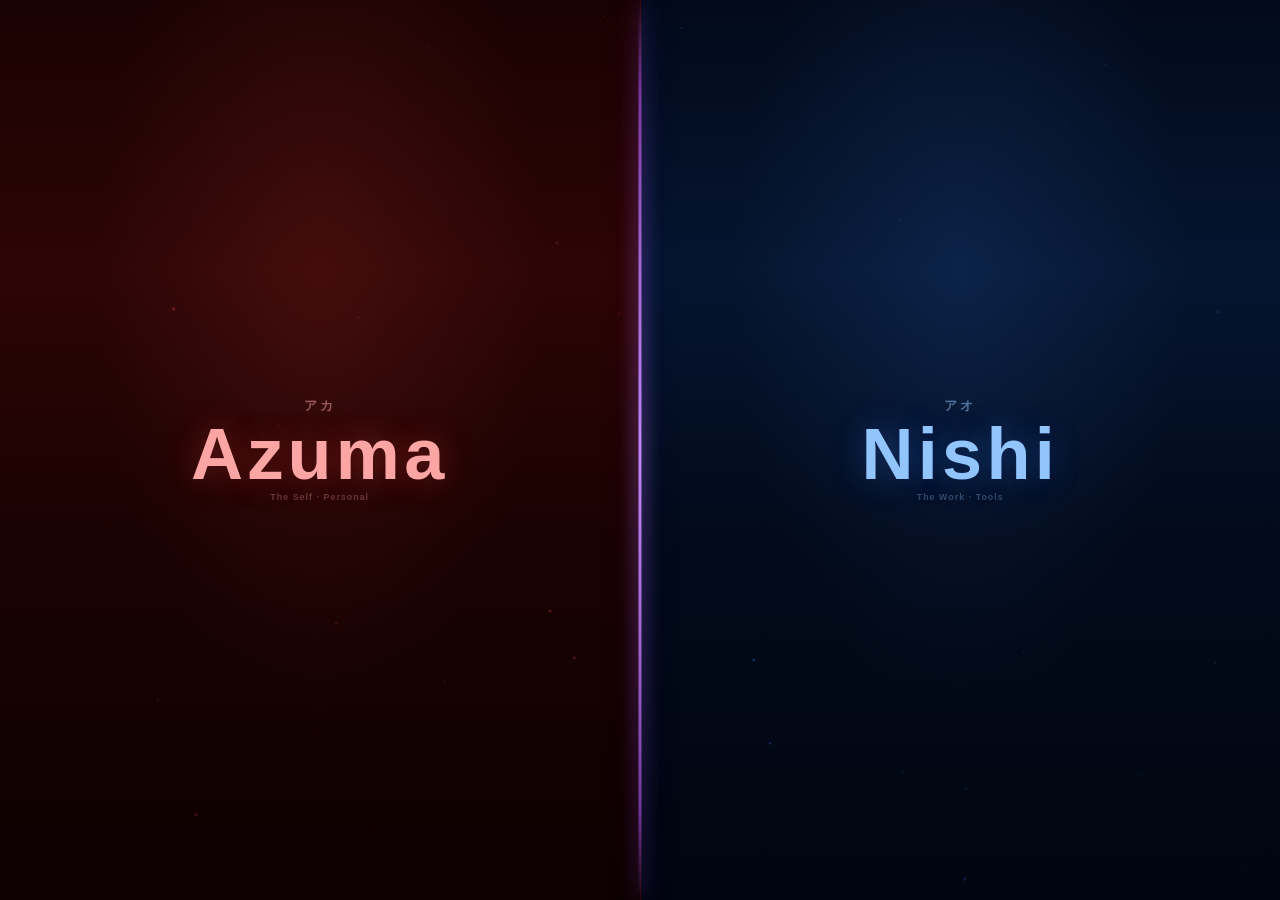
==== commit 9c71e285: "feat: add Ichiro Miyata (grit) and Luffy (freedom) to Appreciation" ====
--- a/index.html
+++ b/index.html
@@ -384,6 +384,8 @@
             <p><span class="name-line">Hans Troyer</span> A humble ultra runner who inspired me to run.</p>
             <p><span class="name-line">David Goggins</span> For getting me into fitness.</p>
             <p><span class="name-line">Aditya Vats</span> The most selfless friend I ever had.</p>
+            <p><span class="name-line">Ichiro Miyata</span> For grit. (Hajime no Ippo)</p>
+            <p><span class="name-line">Monkey D. Luffy</span> Representing freedom. (One Piece)</p>
           </div>
         </div>
       </div>
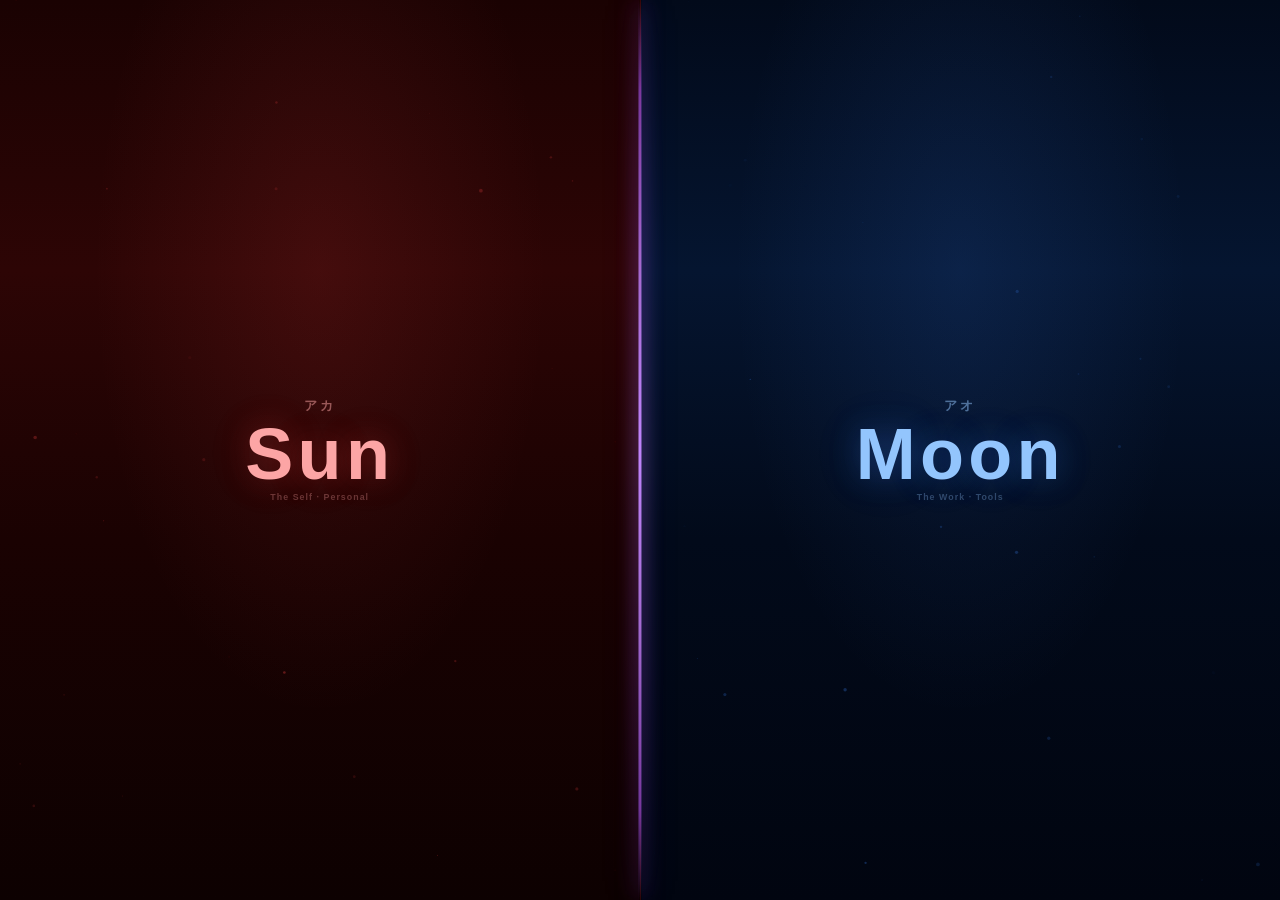
==== commit db181708: "rename: Azuma→Sun, Nishi→Moon across horizon and internal headers - Horizon labels: アカ/Sun and アオ/Mo" ====
--- a/index.html
+++ b/index.html
@@ -179,10 +179,10 @@
 
 <div class="horizon" id="horizon">
   <div class="world-half red-half" onclick="enterWorld('red')"><canvas class="p-canvas" id="rc"></canvas>
-    <div class="world-label"><span class="wl-top">アカ</span><span class="wl-mid">Azuma</span><span class="wl-bot">The Self · Personal</span></div>
+    <div class="world-label"><span class="wl-top">アカ</span><span class="wl-mid">Sun</span><span class="wl-bot">The Self · Personal</span></div>
   </div>
   <div class="world-half blue-half" onclick="enterWorld('blue')"><canvas class="p-canvas" id="bc"></canvas>
-    <div class="world-label"><span class="wl-top">アオ</span><span class="wl-mid">Nishi</span><span class="wl-bot">The Work · Tools</span></div>
+    <div class="world-label"><span class="wl-top">アオ</span><span class="wl-mid">Moon</span><span class="wl-bot">The Work · Tools</span></div>
   </div>
 </div>
 <div class="divider-line" id="dline"></div>
@@ -196,7 +196,7 @@
 
   <div class="pitch">
     <div class="pitch-header">
-      <div class="club">Azuma FC · Starting XI</div>
+      <div class="club">Sun FC · Starting XI</div>
       <h2>THE LINEUP</h2>
       <div class="formation-tag">Formation 1-4-3-2-1</div>
     </div>
@@ -402,7 +402,7 @@
 
     <!-- HEADER -->
     <div style="text-align:center;margin-bottom:2rem">
-      <div style="font-size:.38rem;letter-spacing:.25em;text-transform:uppercase;opacity:.25;margin-bottom:.4rem;font-family:'Inter',sans-serif">Nishi Racing · Pit Garage</div>
+      <div style="font-size:.38rem;letter-spacing:.25em;text-transform:uppercase;opacity:.25;margin-bottom:.4rem;font-family:'Inter',sans-serif">Moon Racing · Pit Garage</div>
       <h2 style="font-size:1.5rem;font-weight:900;letter-spacing:.08em;color:#facc15;font-family:'Inter',sans-serif">GARAGE</h2>
       <div style="font-size:.35rem;letter-spacing:.2em;opacity:.15;margin-top:.2rem;text-transform:uppercase;font-family:'Inter',sans-serif">Race Day · All Systems Go</div>
     </div>
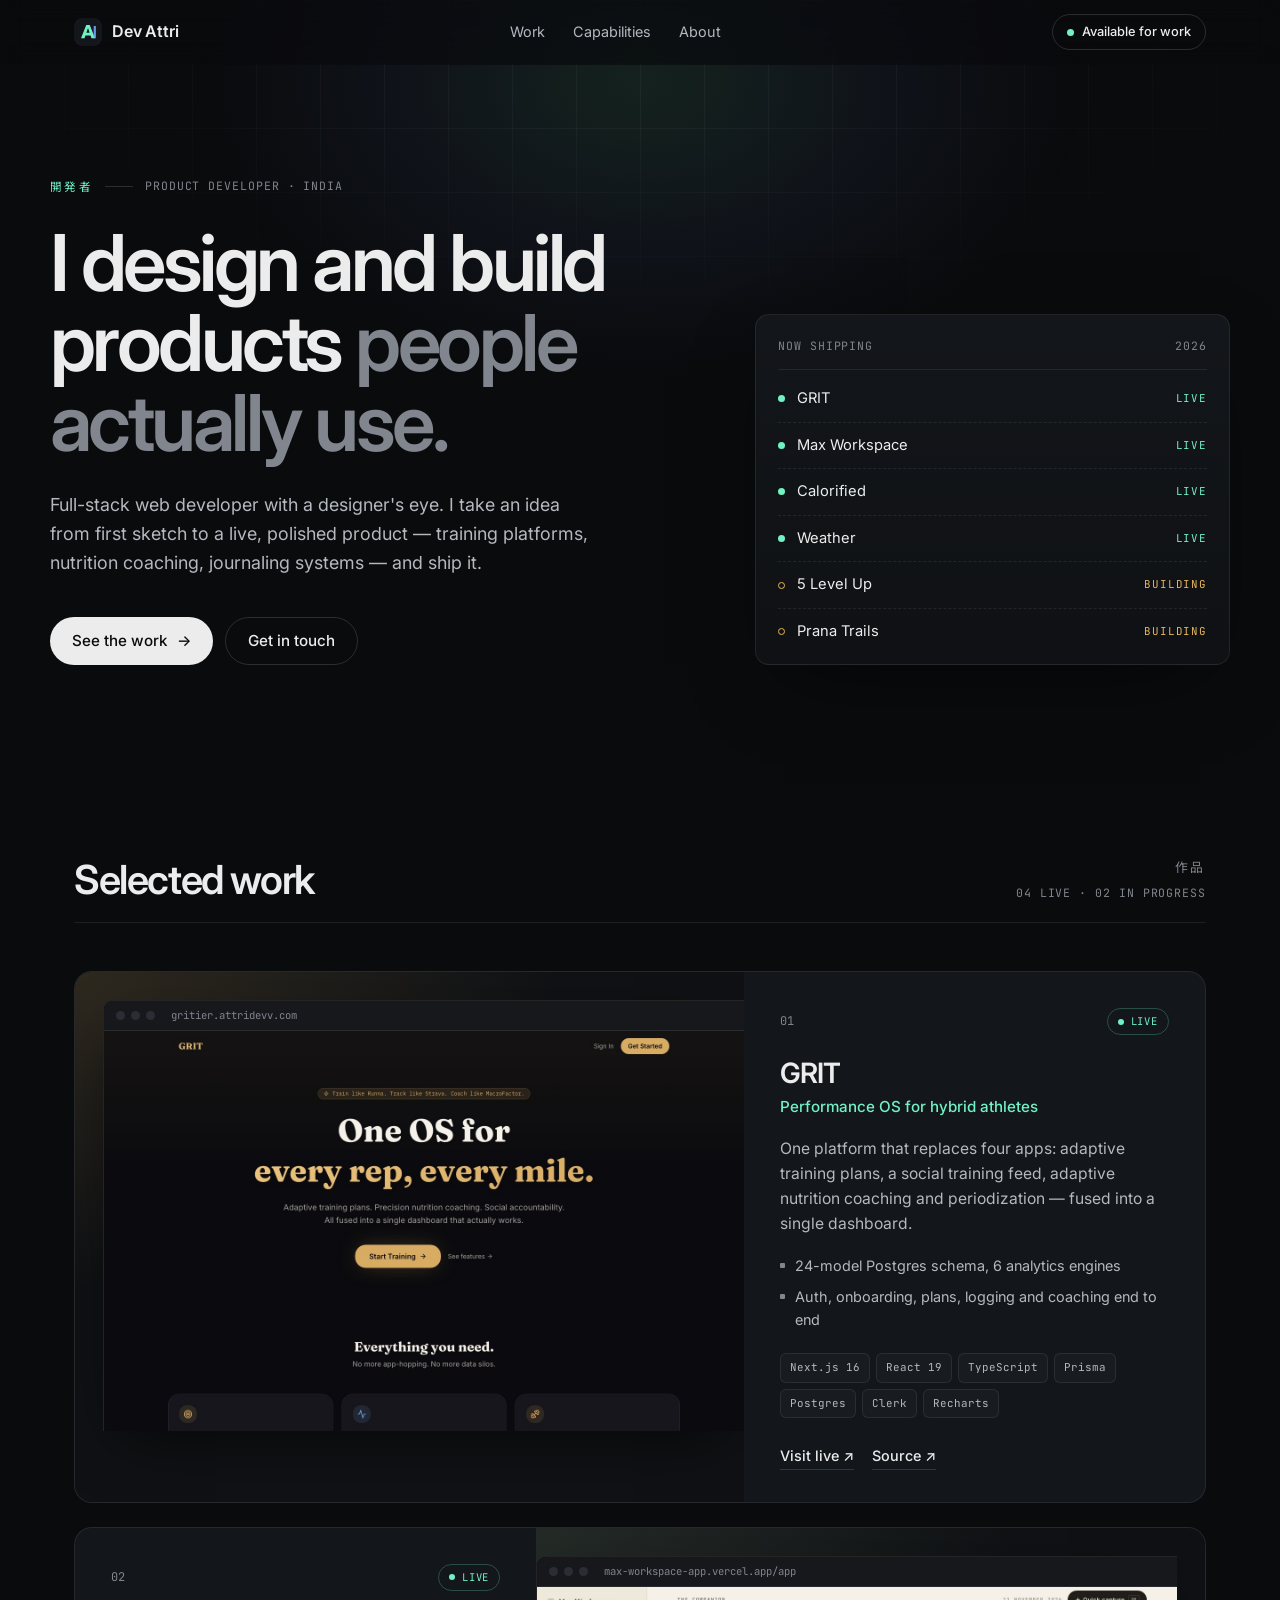
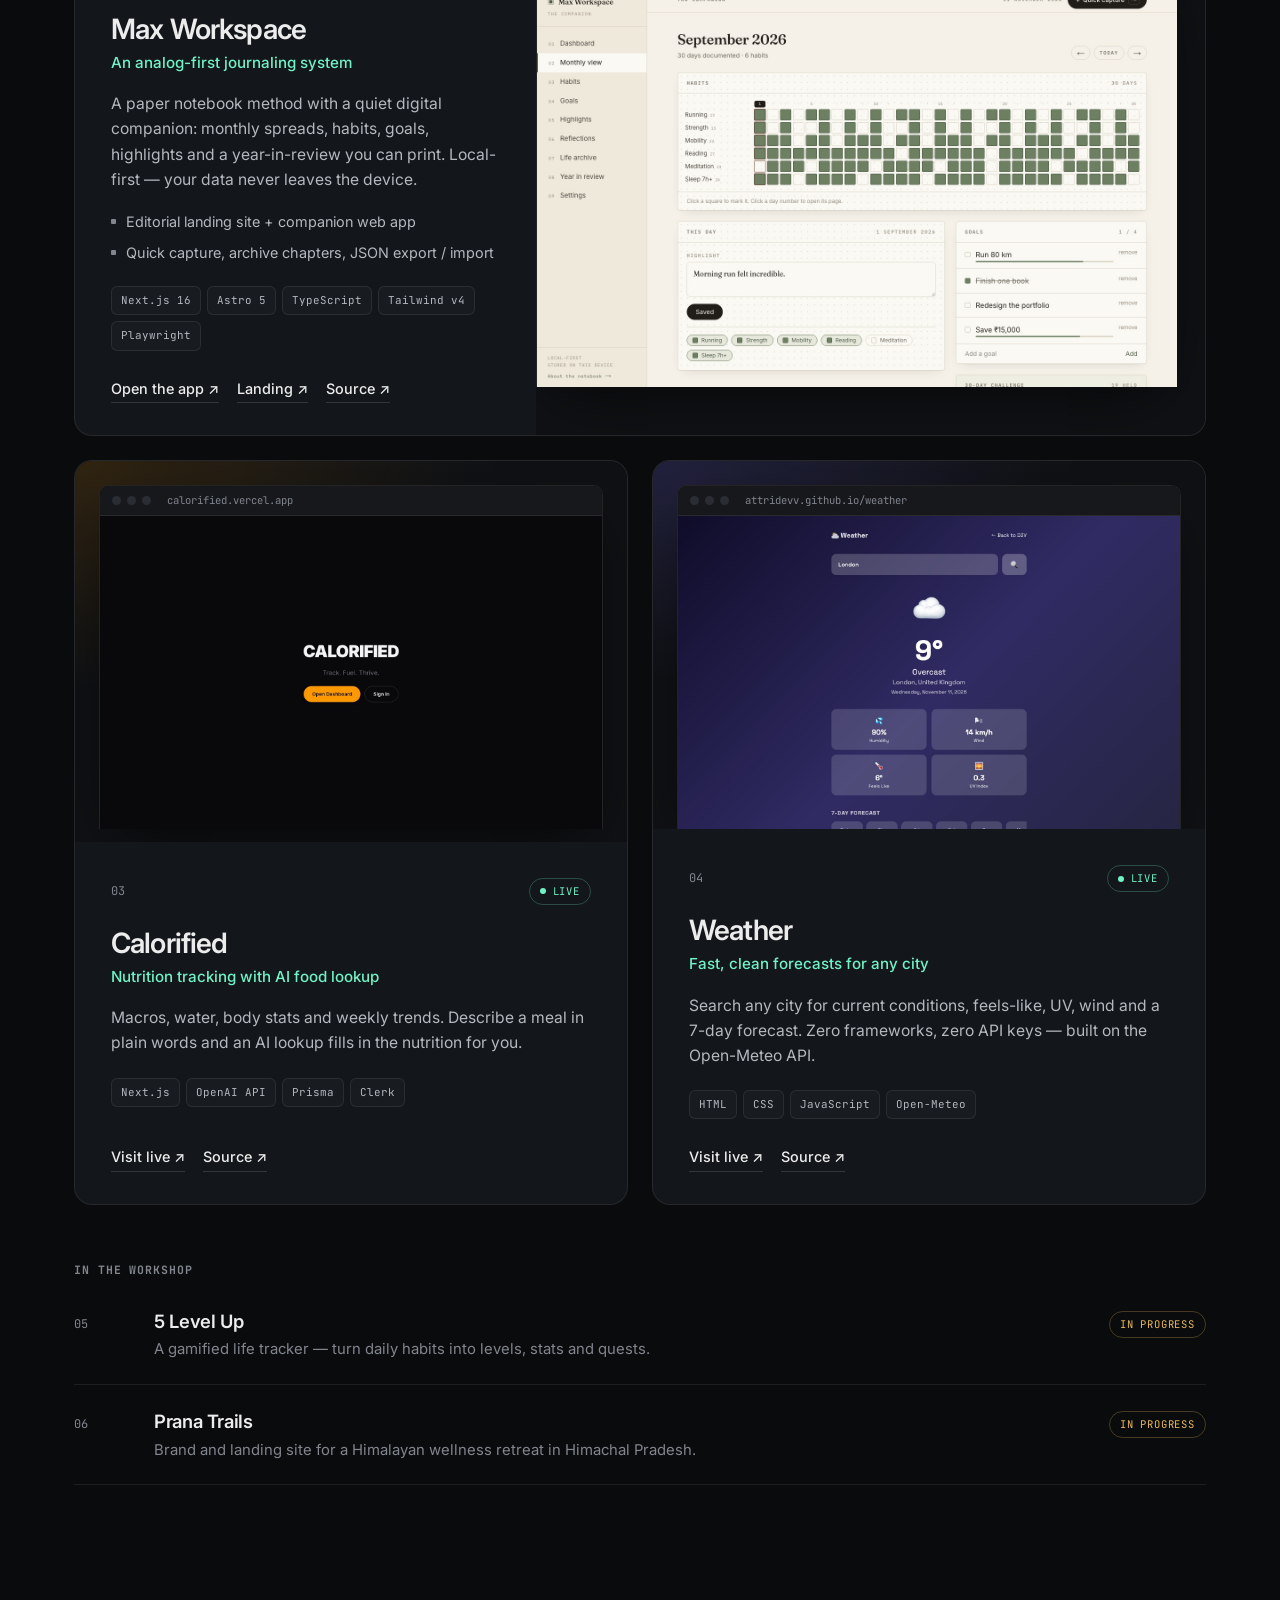
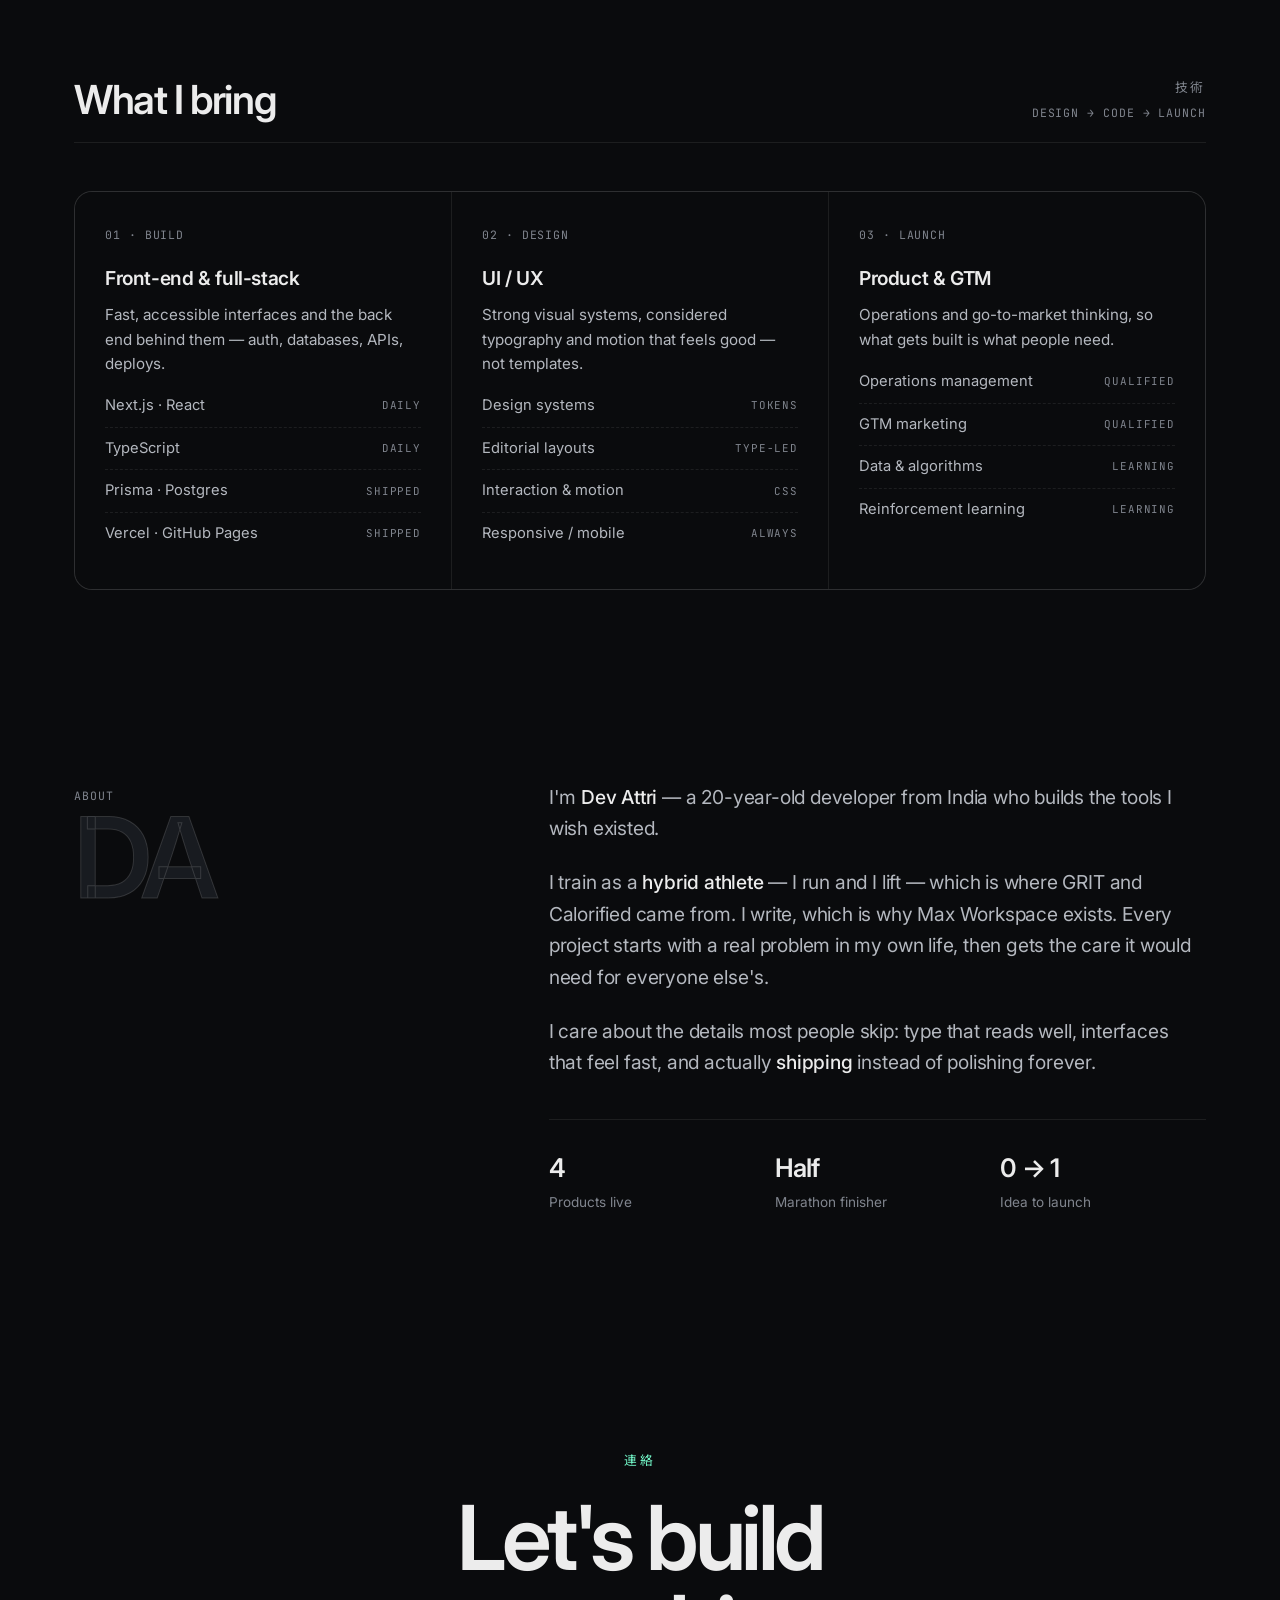
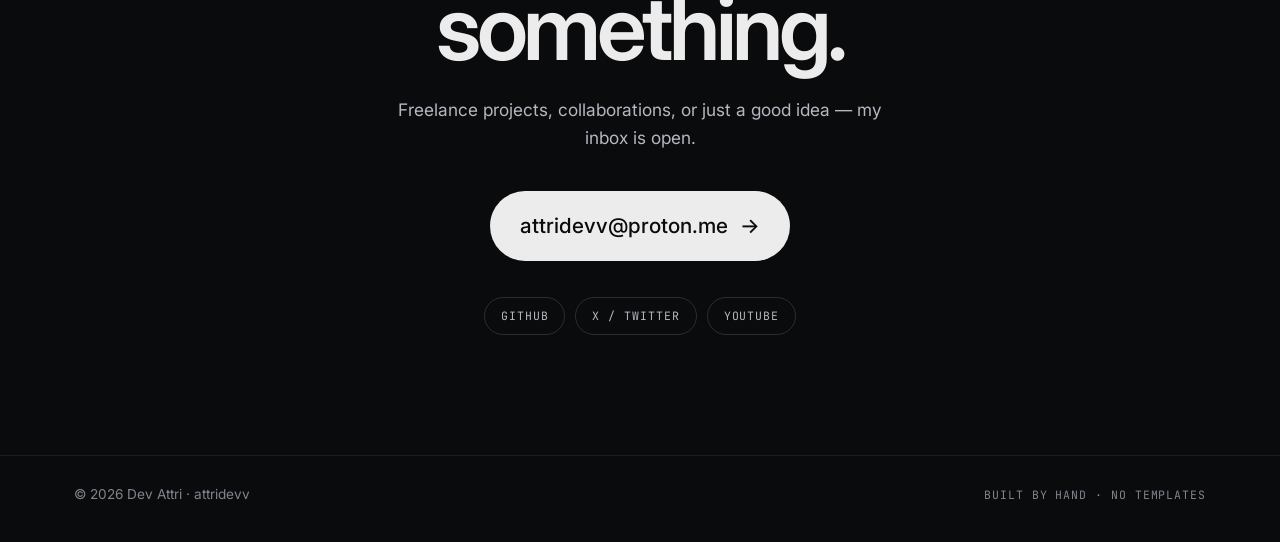
==== commit 2fec6353: "attridevv.com — portfolio Hand-built static work site with an encrypted private page.  Co-Authored-B" ====
--- a/index.html
+++ b/index.html
@@ -2,535 +2,473 @@
 <html lang="en">
 <head>
 <meta charset="UTF-8">
-<meta name="viewport" content="width=device-width,initial-scale=1.0">
-<title>Dev Attri</title>
+<meta name="viewport" content="width=device-width,initial-scale=1">
+<title>Dev Attri — Product Developer</title>
+<meta name="description" content="Dev Attri designs and builds web products — GRIT, Max Workspace, Calorified and more. Next.js, TypeScript, and a designer's eye.">
+<meta name="theme-color" content="#0a0b0d">
+<meta property="og:title" content="Dev Attri — Product Developer">
+<meta property="og:description" content="I design and build products people actually use.">
+<meta property="og:image" content="https://attridevv.com/assets/work/grit.jpg">
+<meta property="og:url" content="https://attridevv.com/">
+<link rel="icon" href="/favicon.svg" type="image/svg+xml">
+<link rel="preconnect" href="https://fonts.googleapis.com">
+<link rel="preconnect" href="https://fonts.gstatic.com" crossorigin>
+<link href="https://fonts.googleapis.com/css2?family=Inter:wght@400;500;600;700&family=JetBrains+Mono:wght@400;500&family=Noto+Sans+JP:wght@500&display=swap" rel="stylesheet">
 <style>
-*,*::before,*::after{margin:0;padding:0;box-sizing:border-box}
-:root{--red:#dc2626;--cyan:#06b6d4;--white:#e2e8f0;--dim:rgba(226,232,240,.4);--field:rgba(6,182,212,.04);--card-bg:rgba(6,182,212,.03);--card-border:rgba(6,182,212,.08);--card-hover-bg:rgba(6,182,212,.06);--gold:#facc15;--gk-color:rgba(139,92,246,.3);--def-color:rgba(6,182,212,.3);--mid-color:rgba(168,85,247,.3);--att-color:rgba(250,204,21,.3);--str-color:rgba(239,68,68,.3)}
-
-body{font-family:'Inter',-apple-system,BlinkMacSystemFont,'Segoe UI',sans-serif;width:100vw;height:100vh;overflow:hidden;background:#000;color:var(--white)}
-
-/* HORIZON */
-.horizon{position:fixed;inset:0;z-index:1;display:flex;transition:opacity .8s,filter .8s}
-.horizon.fading{opacity:0;filter:blur(20px)}
-.world-half{flex:1;position:relative;overflow:hidden;cursor:pointer;display:flex;align-items:center;justify-content:center;transition:all .8s}
-.red-half{background:linear-gradient(180deg,#1a0202,#2d0505 30%,#1a0202 60%,#0d0101);border-right:1px solid rgba(220,38,38,.15)}
-.red-half::before{content:'';position:absolute;inset:0;pointer-events:none;background:radial-gradient(ellipse at 50% 30%,rgba(239,68,68,.12),transparent 50%)}
-.blue-half{background:linear-gradient(180deg,#020a1a,#051530 30%,#020a1a 60%,#010510)}
-.blue-half::before{content:'';position:absolute;inset:0;pointer-events:none;background:radial-gradient(ellipse at 50% 30%,rgba(59,130,246,.12),transparent 50%)}
-.world-label{position:relative;z-index:5;text-align:center;transition:transform .6s}
-.world-half:hover .world-label{transform:translateY(-8px)}
-.wl-char{display:block;font-size:4.5rem;margin-bottom:.4rem;transition:all .5s;line-height:1}
-.red-half .wl-char{color:rgba(239,68,68,.35);text-shadow:0 0 40px rgba(239,68,68,.15)}.red-half:hover .wl-char{color:rgba(239,68,68,.65);text-shadow:0 0 60px rgba(239,68,68,.35)}
-.blue-half .wl-char{color:rgba(59,130,246,.35);text-shadow:0 0 40px rgba(59,130,246,.15)}.blue-half:hover .wl-char{color:rgba(59,130,246,.65);text-shadow:0 0 60px rgba(59,130,246,.35)}
-/* 3-tier label */
-.wl-top{display:block;font-size:.8rem;font-weight:700;letter-spacing:.25em;margin-bottom:.2rem;opacity:.5;transition:all .5s;animation:wlFloat 3s ease-in-out infinite}
-.world-half:nth-child(1) .wl-top{animation-delay:0s}.world-half:nth-child(2) .wl-top{animation-delay:1.5s}
-@keyframes wlFloat{0%,100%{transform:translateY(0)}50%{transform:translateY(-6px)}}
-.red-half .wl-top{color:#fca5a5}.blue-half .wl-top{color:#93c5fd}
-.world-half:hover .wl-top{opacity:.7}
-.wl-mid{display:block;font-size:4.5rem;font-weight:900;letter-spacing:.06em;margin-bottom:.15rem;transition:all .5s;line-height:1}
-.red-half .wl-mid{color:#fca5a5;text-shadow:0 0 30px rgba(239,68,68,.3),0 0 60px rgba(239,68,68,.1)}.blue-half .wl-mid{color:#93c5fd;text-shadow:0 0 30px rgba(59,130,246,.3),0 0 60px rgba(59,130,246,.1)}
-.world-half:hover .wl-mid{text-shadow:0 0 50px currentColor,0 0 100px currentColor}
-.wl-bot{display:block;font-size:.55rem;font-weight:600;letter-spacing:.12em;opacity:.3;transition:all .5s}
-.red-half .wl-bot{color:#fca5a5}.blue-half .wl-bot{color:#93c5fd}
-.world-half:hover .wl-bot{opacity:.5}
-.divider-line{position:fixed;top:0;bottom:0;left:50%;transform:translateX(-50%);width:3px;z-index:10;pointer-events:none;
-  background:linear-gradient(to bottom,transparent,rgba(168,85,247,.6) 10%,rgba(192,132,252,.8) 30%,#c084fc 50%,rgba(192,132,252,.8) 70%,rgba(168,85,247,.6) 90%,transparent);
-  box-shadow:0 0 20px rgba(168,85,247,.5),0 0 40px rgba(139,92,246,.25),0 0 80px rgba(139,92,246,.1);
-  animation:divPulse 2.5s ease-in-out infinite;transition:opacity .6s}
-.divider-line::after{content:'';position:absolute;inset:-6px;background:linear-gradient(to bottom,transparent,rgba(168,85,247,.15),rgba(192,132,252,.2) 50%,rgba(168,85,247,.15),transparent);filter:blur(8px);animation:divGlow 2.5s ease-in-out infinite}
-@keyframes divPulse{0%,100%{opacity:.7}50%{opacity:1}}
-@keyframes divGlow{0%,100%{opacity:.5}50%{opacity:1}}
-canvas.p-canvas{position:absolute;inset:0;pointer-events:none;z-index:2}
-
-.vortex{position:fixed;inset:0;z-index:50;pointer-events:none;opacity:0;transition:opacity .3s}
-.vortex.active{opacity:1}
-.vr{position:absolute;border-radius:50%;border:1px solid transparent;animation:vrSpin 1s linear infinite}
-@keyframes vrSpin{from{transform:rotate(0deg)}to{transform:rotate(360deg)}}
-
-.expanded-world{position:fixed;inset:0;z-index:40;display:none;overflow-y:auto;opacity:0;transform:scale(1.05);transition:opacity .6s,transform .6s}
-.expanded-world.active{display:block;animation:worldEnter .6s cubic-bezier(.16,1,.3,1) forwards}
-@keyframes worldEnter{to{opacity:1;transform:scale(1)}}
-.red-expand{background:linear-gradient(180deg,#070710,#0a0a18,#070710)}
-.blue-expand{background:radial-gradient(ellipse at 50% 30%,rgba(37,99,235,.04),transparent 60%),linear-gradient(180deg,#020810,#041020,#020810)}
-canvas.exp-canvas{position:fixed;inset:0;z-index:39;pointer-events:none}
-.close-btn{position:fixed;top:1rem;right:1rem;z-index:60;width:38px;height:38px;border-radius:50%;background:rgba(0,0,0,.4);border:1px solid rgba(255,255,255,.08);color:rgba(255,255,255,.35);font-size:1.1rem;cursor:pointer;display:flex;align-items:center;justify-content:center;transition:all .3s;backdrop-filter:blur(4px)}
-.close-btn:hover{background:rgba(0,0,0,.6);border-color:rgba(255,255,255,.15);color:#fff}
-
-/* ===== PITCH ===== */
-.pitch{max-width:1000px;margin:0 auto;padding:1.5rem 1rem 3rem;position:relative;z-index:41;min-height:100vh;display:flex;flex-direction:column;justify-content:center}
-.pitch-header{text-align:center;margin-bottom:2rem}
-.pitch-header .club{font-size:.4rem;letter-spacing:.25em;text-transform:uppercase;opacity:.2;margin-bottom:.3rem}
-.pitch-header h2{font-size:1.3rem;font-weight:900;letter-spacing:.08em;color:var(--cyan)}
-.pitch-header .formation-tag{font-size:.38rem;letter-spacing:.2em;opacity:.15;margin-top:.25rem;text-transform:uppercase}
-
-/* Center line */
-.pitch::before{content:'';position:absolute;left:50%;top:5%;bottom:5%;width:1px;background:var(--field);pointer-events:none}
-.pitch::after{content:'';position:absolute;left:10%;right:10%;top:50%;height:1px;background:var(--field);pointer-events:none}
-
-/* ===== FORMATION LINES ===== */
-.formation{display:flex;flex-direction:column;gap:.6rem;position:relative}
-
-.line-row{display:flex;justify-content:center;gap:.6rem;flex-wrap:wrap}
-
-/* ===== PLAYER CARD ===== */
-.player-card{
-  width:120px;height:150px;position:relative;cursor:pointer;
-  background:var(--card-bg);border:1px solid var(--card-border);
-  border-radius:6px;overflow:hidden;transition:all .45s cubic-bezier(.16,1,.3,1);
-  display:flex;flex-direction:column;align-items:center;justify-content:center;
-  text-align:center;
+:root{
+  --bg:#0a0b0d;--bg-2:#0f1114;--surface:#13161a;--surface-2:#181b20;
+  --line:rgba(255,255,255,.08);--line-2:rgba(255,255,255,.14);
+  --text:#ececec;--text-2:#b4b8bf;--muted:#80858e;
+  --accent:#70f2c4;--accent-dim:rgba(112,242,196,.12);--blue:#7aa7ff;
+  --sans:'Inter',system-ui,-apple-system,sans-serif;
+  --mono:'JetBrains Mono',ui-monospace,SFMono-Regular,monospace;
+  --jp:'Noto Sans JP',sans-serif;
+  --max:1180px;--r:14px;
+  color-scheme:dark;
 }
-.player-card:hover{width:250px;height:300px;z-index:30;background:var(--card-hover-bg);border-color:rgba(6,182,212,.2);box-shadow:0 0 40px rgba(6,182,212,.06);transform:translateY(-6px)}
-
-.player-card .number{font-size:1.8rem;font-weight:900;opacity:.1;transition:all .4s;position:absolute;top:.3rem;right:.5rem;line-height:1}
-.player-card:hover .number{opacity:.2;font-size:2.2rem}
-
-.player-card .card-head{transition:all .4s;padding:0 .4rem}
-.player-card .pos{font-size:.32rem;letter-spacing:.15em;text-transform:uppercase;opacity:.3;margin-bottom:.2rem}
-.player-card .title{font-size:.55rem;font-weight:800;letter-spacing:.03em;color:var(--white);transition:all .4s}
-.player-card:hover .title{font-size:.65rem;color:var(--cyan)}
-
-.player-card .card-body{opacity:0;max-height:0;overflow-y:auto;transition:opacity .35s .15s,max-height .5s;width:100%;padding:0 .6rem}
-.player-card:hover .card-body{opacity:1;max-height:220px;margin-top:.5rem}
-.player-card .card-body p{font-size:.4rem;line-height:1.55;opacity:.5;margin-bottom:.2rem;text-align:left}
-.player-card .card-body .name-line{font-size:.45rem;font-weight:700;opacity:.6;color:var(--cyan);margin-bottom:.1rem}
-.player-card .card-body .quote-text{font-style:italic;font-size:.38rem;line-height:1.6;opacity:.45}
-.player-card .card-body .poem-txt{font-style:italic;font-size:.37rem;line-height:1.6;opacity:.45;white-space:pre-line}
-.player-card .card-body strong{color:var(--cyan);opacity:.75}
-
-/* Position colors */
-.player-card.gk{border-left:2px solid rgba(139,92,246,.3)}.player-card.gk:hover{border-left-color:#a78bfa}.player-card.gk:hover .title{color:#a78bfa}.player-card.gk .pos{color:var(--gk-color)}
-.player-card.df{border-left:2px solid rgba(6,182,212,.25)}.player-card.df:hover{border-left-color:var(--cyan)}.player-card.mf{border-left:2px solid rgba(168,85,247,.25)}.player-card.mf:hover{border-left-color:#a855f7}.player-card.mf:hover .title{color:#a855f7}.player-card.mf .pos{color:var(--mid-color)}
-.player-card.at{border-left:2px solid rgba(250,204,21,.25)}.player-card.at:hover{border-left-color:#facc15}.player-card.at:hover .title{color:#facc15}.player-card.at .pos{color:var(--att-color)}
-.player-card.st{border-left:2px solid rgba(239,68,68,.25)}.player-card.st:hover{border-left-color:#ef4444}.player-card.st:hover .title{color:#ef4444}.player-card.st .pos{color:var(--str-color)}
-
-/* Captain band */
-.player-card.st.cap::after{content:'C';position:absolute;top:.4rem;left:.5rem;font-size:.55rem;font-weight:900;color:#ef4444;opacity:.3;line-height:1}
-
-/* Mega expand on double-click */
-.player-card.mega{width:320px !important;height:380px !important;z-index:50 !important;background:rgba(6,182,212,.08) !important;border-color:rgba(6,182,212,.3) !important;box-shadow:0 0 60px rgba(6,182,212,.1),0 0 120px rgba(6,182,212,.04) !important}
-.player-card.mega .card-body{opacity:1;max-height:300px;margin-top:.6rem}
-.player-card.mega .number{opacity:.2;font-size:2.4rem}
-.player-card.mega .title{font-size:.7rem;color:var(--cyan)}
-.player-card.at.mega .card-body{max-height:340px}
-.player-card.at.mega{width:340px !important;height:420px !important}
-.player-card .mega-hint{display:none;font-size:.3rem;opacity:.2;margin-top:.3rem}
-.player-card:hover .mega-hint{display:block}
-.player-card.mega .mega-hint{display:none !important}
-/* Cherry blossom petals */
-.petals-overlay{position:fixed;inset:0;pointer-events:none;z-index:45}
-.petals-overlay .bp{position:absolute;width:5px;height:8px;border-radius:50% 0 50% 0;opacity:0;animation:bpFall var(--dur) ease-in-out infinite;animation-delay:var(--del);left:var(--x)}
-.petals-overlay .bp.pk{background:linear-gradient(135deg,#f9a8d4,rgba(236,72,153,.3))}
-.petals-overlay .bp.wh{background:linear-gradient(135deg,#fff,rgba(249,168,212,.15));width:3px;height:6px}
-@keyframes bpFall{0%{opacity:.5;transform:translate(0,0)rotate(0)}25%{transform:translate(var(--drift),25vh)rotate(90deg)}50%{opacity:.3;transform:translate(calc(var(--drift)*-.2),50vh)rotate(180deg)}75%{transform:translate(calc(var(--drift)*.3),75vh)rotate(270deg)}100%{opacity:0;transform:translate(var(--drift),100vh)rotate(360deg)}}
-/* Achievement tick */
-.tick{color:#10b981;font-weight:700}
-.loading{color:rgba(250,204,21,.4);animation:ld 1.5s ease-in-out infinite}
-@keyframes ld{0%,100%{opacity:.3}50%{opacity:.7}}
-
-/* ===== BLUE WORLD ===== */
-.blue-content{max-width:680px;margin:0 auto;padding:4rem 1.5rem 3rem;position:relative;z-index:41}
-.world-header{text-align:center;margin-bottom:2.5rem}
-.world-header .ch{font-size:.45rem;letter-spacing:.25em;text-transform:uppercase;margin-bottom:.3rem;opacity:.35}
-.world-header h2{font-size:1.8rem;font-weight:900;letter-spacing:.04em}
-.bsection{opacity:0;transform:translateY(20px);transition:all .7s;margin-bottom:2.2rem}
-.bsection.visible{opacity:1;transform:translateY(0)}
-.bsection-title{font-size:.48rem;letter-spacing:.22em;text-transform:uppercase;margin-bottom:.7rem;opacity:.25;font-weight:700}
-.bcard-grid{display:grid;gap:.45rem}
-.bcard{background:rgba(255,255,255,.02);border:1px solid rgba(255,255,255,.04);padding:.7rem .9rem;border-radius:8px;transition:all .35s}
-.bcard:hover{background:rgba(255,255,255,.035);transform:translateY(-1px)}
-.bcard h4{font-size:.62rem;font-weight:700;margin-bottom:.15rem;color:#93c5fd}
-.bcard p{font-size:.47rem;line-height:1.65;opacity:.55}
-.bcard strong{opacity:.9;color:#93c5fd}
-.live-badge{display:inline-flex;align-items:center;gap:.25rem;font-size:.38rem;font-weight:700;letter-spacing:.06em;padding:.12rem .4rem;border-radius:3px;background:rgba(37,99,235,.12);color:#93c5fd;border:1px solid rgba(37,99,235,.15)}
-.live-dot{width:5px;height:5px;border-radius:50%;background:#93c5fd;animation:dotBlink 2s infinite}
-@keyframes dotBlink{0%,100%{opacity:1}50%{opacity:.2}}
-.blinks-row{display:flex;flex-wrap:wrap;gap:.35rem;justify-content:center;margin-top:.8rem}
-.blink-pill{padding:.25rem .6rem;border-radius:20px;font-size:.4rem;letter-spacing:.06em;text-decoration:none;transition:all .25s;color:rgba(147,197,253,.4);border:1px solid rgba(147,197,253,.08)}
-.blink-pill:hover{color:#93c5fd;border-color:rgba(147,197,253,.25)}
-.bquote{font-style:italic;border-left:2px solid rgba(255,255,255,.05);padding-left:1rem;font-size:.42rem;opacity:.25;margin-top:2rem;line-height:1.7}
-
-@media(max-width:700px){
-  .horizon{flex-direction:column}.world-half{height:50vh}.divider-line{top:50%;left:0;right:0;bottom:auto;width:auto;height:1px}.wl-char{font-size:2rem}.wl-mid{font-size:3rem}.wl-top{font-size:.6rem}.wl-bot{font-size:.45rem}
-  .pitch{padding:1rem .75rem 2rem}
-  .pitch-header h2{font-size:1.1rem}
-  .formation{gap:.4rem}
-  .line-row{flex-direction:column;align-items:center;gap:.4rem}
-  .player-card{width:100%;max-width:100%}
-  .player-card:hover{width:100%;max-width:100%;height:auto}
-  .player-card .card-body{opacity:1;max-height:none;margin-top:.4rem}
-  .player-card .title{font-size:.6rem}
-  .player-card .number{font-size:1.5rem}
-  .player-card.mega{width:100% !important;height:auto !important}
-  .player-card.at.mega{width:100% !important;height:auto !important}
-  .player-card:hover .mega-hint{display:none}
-  .player-card .card-body p{font-size:.42rem}
-  .player-card .card-body .poem-txt{font-size:.4rem}
-  .player-card .card-body .quote-text{font-size:.4rem}
-  .pitch::before,.pitch::after{display:none}
-  .player-card.tapped{background:rgba(6,182,212,.06) !important;border-color:rgba(6,182,212,.2) !important}
-  .player-card.tapped .card-body{opacity:1;max-height:500px;margin-top:.5rem}
+*,*::before,*::after{box-sizing:border-box;margin:0;padding:0}
+html{scroll-behavior:smooth;-webkit-text-size-adjust:100%}
+body{background:var(--bg);color:var(--text);font-family:var(--sans);font-size:16px;line-height:1.6;-webkit-font-smoothing:antialiased;overflow-x:hidden}
+a{color:inherit;text-decoration:none}
+img{display:block;max-width:100%}
+::selection{background:var(--accent);color:#0a0b0d}
+:focus-visible{outline:2px solid var(--accent);outline-offset:3px;border-radius:6px}
+.wrap{max-width:var(--max);margin:0 auto;padding:0 24px}
+.mono{font-family:var(--mono);font-size:.72rem;letter-spacing:.08em;text-transform:uppercase;color:var(--muted)}
+.jp{font-family:var(--jp);letter-spacing:.2em}
+
+/* background texture */
+body::before{content:"";position:fixed;inset:0;pointer-events:none;z-index:0;
+  background-image:linear-gradient(var(--line) 1px,transparent 1px),linear-gradient(90deg,var(--line) 1px,transparent 1px);
+  background-size:64px 64px;mask-image:radial-gradient(ellipse 80% 50% at 50% 0%,#000 30%,transparent 75%);opacity:.5}
+.glow{position:absolute;top:-220px;left:50%;width:900px;height:600px;transform:translateX(-50%);pointer-events:none;
+  background:radial-gradient(closest-side,rgba(112,242,196,.10),rgba(122,167,255,.05) 55%,transparent);z-index:0}
+main,header,footer{position:relative;z-index:1}
+
+/* nav */
+header{position:sticky;top:0;z-index:50;backdrop-filter:saturate(140%) blur(14px);-webkit-backdrop-filter:saturate(140%) blur(14px);background:rgba(10,11,13,.72);border-bottom:1px solid transparent;transition:border-color .3s}
+header.scrolled{border-bottom-color:var(--line)}
+.nav{display:flex;align-items:center;justify-content:space-between;height:64px}
+.brand{display:flex;align-items:center;gap:10px;font-weight:600;letter-spacing:-.01em;cursor:pointer;user-select:none;-webkit-tap-highlight-color:transparent}
+.brand svg{width:28px;height:28px;border-radius:8px}
+.nav ul{display:flex;gap:28px;list-style:none;font-size:.9rem;color:var(--text-2)}
+.nav ul a{transition:color .2s}
+.nav ul a:hover{color:var(--text)}
+.pill{display:inline-flex;align-items:center;gap:8px;font-size:.8rem;font-weight:500;padding:7px 14px;border:1px solid var(--line-2);border-radius:999px;color:var(--text);transition:border-color .2s,background .2s}
+.pill:hover{border-color:var(--accent);background:var(--accent-dim)}
+.dot{width:7px;height:7px;border-radius:50%;background:var(--accent);box-shadow:0 0 0 0 rgba(112,242,196,.6);animation:pulse 2.4s infinite}
+@keyframes pulse{0%{box-shadow:0 0 0 0 rgba(112,242,196,.55)}70%{box-shadow:0 0 0 8px rgba(112,242,196,0)}100%{box-shadow:0 0 0 0 rgba(112,242,196,0)}}
+
+/* hero */
+.hero{padding:112px 0 96px;display:grid;grid-template-columns:1.35fr 1fr;gap:64px;align-items:end}
+.eyebrow{display:flex;align-items:center;gap:12px;margin-bottom:28px}
+.eyebrow .jp{font-size:.72rem;color:var(--accent)}
+.eyebrow .bar{width:28px;height:1px;background:var(--line-2)}
+h1{font-size:clamp(2.6rem,6.2vw,4.9rem);line-height:1.02;letter-spacing:-.045em;font-weight:600}
+h1 .soft{color:var(--muted)}
+.lede{margin-top:28px;max-width:34rem;font-size:1.12rem;color:var(--text-2)}
+.cta{display:flex;flex-wrap:wrap;gap:12px;margin-top:40px}
+.btn{display:inline-flex;align-items:center;gap:10px;height:48px;padding:0 22px;border-radius:999px;font-weight:500;font-size:.95rem;transition:transform .2s,background .2s,border-color .2s}
+.btn-primary{background:var(--text);color:#0a0b0d}
+.btn-primary:hover{background:#fff;transform:translateY(-1px)}
+.btn-ghost{border:1px solid var(--line-2)}
+.btn-ghost:hover{border-color:var(--text-2)}
+.btn .arr{transition:transform .2s}
+.btn:hover .arr{transform:translateX(3px)}
+
+.board{background:linear-gradient(180deg,var(--surface),var(--bg-2));border:1px solid var(--line);border-radius:var(--r);padding:22px 22px 10px;box-shadow:0 30px 80px -30px rgba(0,0,0,.6)}
+.board-head{display:flex;justify-content:space-between;align-items:center;padding-bottom:14px;border-bottom:1px solid var(--line);margin-bottom:6px}
+.board-row{display:flex;align-items:center;justify-content:space-between;gap:12px;padding:11px 0;border-bottom:1px dashed var(--line);font-size:.92rem}
+.board-row:last-child{border-bottom:0}
+.board-row .n{display:flex;align-items:center;gap:12px}
+.board-row .n i{width:7px;height:7px;border-radius:50%;background:var(--accent);flex:none}
+.board-row .n i.bw{background:transparent;border:1.5px solid #e8b75a}
+.board-row .st{font-family:var(--mono);font-size:.68rem;letter-spacing:.08em;text-transform:uppercase;color:var(--accent)}
+.board-row .st.bw{color:#e8b75a}
+
+/* section heads */
+section{padding:96px 0}
+.sec-head{display:flex;align-items:end;justify-content:space-between;gap:24px;margin-bottom:48px;padding-bottom:20px;border-bottom:1px solid var(--line)}
+.sec-head h2{font-size:clamp(1.8rem,3.4vw,2.5rem);letter-spacing:-.035em;font-weight:600;line-height:1.1}
+.sec-head .meta{display:flex;flex-direction:column;align-items:flex-end;gap:6px;text-align:right}
+.sec-head .jp{font-size:.8rem;color:var(--muted)}
+
+/* projects */
+.projects{display:grid;grid-template-columns:repeat(2,1fr);gap:24px}
+.project{grid-column:span 2;display:grid;grid-template-columns:1.45fr 1fr;gap:0;background:var(--surface);border:1px solid var(--line);border-radius:18px;overflow:hidden;transition:border-color .3s,transform .4s cubic-bezier(.2,.7,.2,1)}
+.project:hover{border-color:var(--line-2)}
+.project.flip{grid-template-columns:1fr 1.45fr}
+.project.flip .shot-wrap{order:2}
+.project.half{grid-column:span 1;grid-template-columns:1fr}
+.shot-wrap{position:relative;padding:28px 0 0 28px;background:radial-gradient(120% 100% at 0% 0%,var(--tint,rgba(112,242,196,.10)),transparent 60%),var(--bg-2);overflow:hidden;min-height:280px}
+.project.flip .shot-wrap{padding:28px 28px 0 0}
+.project.flip .frame{margin-left:auto;border-radius:10px 0 0 0;border-right:0}
+.project.half .shot-wrap{padding:24px 24px 0}
+.project.half .frame{border-radius:10px 10px 0 0;border-right:1px solid var(--line-2)}
+.frame{border:1px solid var(--line-2);border-bottom:0;border-right:0;border-radius:10px 0 0 0;overflow:hidden;background:#000;box-shadow:0 20px 60px -20px rgba(0,0,0,.7);transition:transform .6s cubic-bezier(.2,.7,.2,1)}
+.project:hover .frame{transform:translateY(-6px)}
+.chrome{display:flex;align-items:center;gap:6px;height:30px;padding:0 12px;background:#16181c;border-bottom:1px solid var(--line)}
+.chrome b{width:9px;height:9px;border-radius:50%;background:#2a2d33}
+.chrome span{margin-left:10px;font-family:var(--mono);font-size:.66rem;color:var(--muted);white-space:nowrap;overflow:hidden;text-overflow:ellipsis}
+.frame img{width:100%;height:auto;aspect-ratio:16/10;object-fit:cover;object-position:top}
+.info{padding:36px 36px 32px;display:flex;flex-direction:column}
+.info .top{display:flex;justify-content:space-between;align-items:center;margin-bottom:22px}
+.info .num{font-family:var(--mono);font-size:.75rem;color:var(--muted)}
+.tag-live{display:inline-flex;align-items:center;gap:7px;font-family:var(--mono);font-size:.66rem;letter-spacing:.08em;text-transform:uppercase;color:var(--accent);padding:4px 10px;border:1px solid rgba(112,242,196,.25);border-radius:999px}
+.tag-live i{width:6px;height:6px;border-radius:50%;background:var(--accent)}
+.info h3{font-size:1.75rem;letter-spacing:-.03em;font-weight:600;line-height:1.15}
+.info .kicker{color:var(--accent);font-size:.95rem;margin-top:6px;font-weight:500}
+.info p{color:var(--text-2);margin-top:16px;font-size:.98rem}
+.info ul.pts{list-style:none;margin-top:18px;display:grid;gap:8px;font-size:.9rem;color:var(--text-2)}
+.info ul.pts li{display:flex;gap:10px}
+.info ul.pts li::before{content:"";flex:none;width:5px;height:5px;margin-top:.62em;border-radius:1px;background:var(--muted)}
+.chips{display:flex;flex-wrap:wrap;gap:6px;margin-top:22px}
+.chips span{font-family:var(--mono);font-size:.68rem;padding:5px 9px;border-radius:6px;background:var(--surface-2);border:1px solid var(--line);color:var(--text-2)}
+.links{display:flex;flex-wrap:wrap;gap:18px;margin-top:auto;padding-top:26px;font-size:.9rem;font-weight:500}
+.links a{display:inline-flex;align-items:center;gap:6px;color:var(--text);border-bottom:1px solid var(--line-2);padding-bottom:2px;transition:border-color .2s,color .2s}
+.links a:hover{color:var(--accent);border-color:var(--accent)}
+
+.wip-list{margin-top:56px}
+.wip-list h4{margin-bottom:6px}
+.wip{display:grid;grid-template-columns:60px 1fr auto;gap:20px;align-items:baseline;padding:22px 0;border-bottom:1px solid var(--line)}
+.wip .num{font-family:var(--mono);font-size:.75rem;color:var(--muted)}
+.wip h5{font-size:1.15rem;font-weight:600;letter-spacing:-.02em}
+.wip p{color:var(--muted);font-size:.93rem;margin-top:2px}
+.wip .st{font-family:var(--mono);font-size:.66rem;letter-spacing:.08em;text-transform:uppercase;color:#e8b75a;padding:4px 10px;border:1px solid rgba(232,183,90,.28);border-radius:999px;white-space:nowrap}
+
+/* capabilities */
+.caps{display:grid;grid-template-columns:repeat(3,1fr);gap:1px;background:var(--line);border:1px solid var(--line);border-radius:18px;overflow:hidden}
+.cap{background:var(--bg);padding:34px 30px}
+.cap .mono{display:block;margin-bottom:18px}
+.cap h3{font-size:1.2rem;letter-spacing:-.02em;font-weight:600;margin-bottom:10px}
+.cap p{color:var(--text-2);font-size:.95rem}
+.cap ul{list-style:none;margin-top:18px;display:grid;gap:9px;font-size:.92rem;color:var(--text-2)}
+.cap li{display:flex;justify-content:space-between;gap:12px;border-bottom:1px dashed var(--line);padding-bottom:9px}
+.cap li:last-child{border-bottom:0}
+.cap li span:last-child{font-family:var(--mono);font-size:.68rem;color:var(--muted);text-transform:uppercase;letter-spacing:.08em;align-self:center}
+
+/* about */
+.about{display:grid;grid-template-columns:1fr 1.6fr;gap:64px;align-items:start}
+.about-side{position:sticky;top:96px}
+.about-side .big{font-size:clamp(4rem,9vw,7rem);line-height:.9;font-weight:600;letter-spacing:-.06em;color:var(--surface-2);-webkit-text-stroke:1px var(--line-2)}
+.about-body p{font-size:1.2rem;color:var(--text-2);line-height:1.65;margin-bottom:22px;letter-spacing:-.01em}
+.about-body p strong{color:var(--text);font-weight:500}
+.facts{display:grid;grid-template-columns:repeat(3,1fr);gap:20px;margin-top:40px;padding-top:28px;border-top:1px solid var(--line)}
+.facts b{display:block;font-size:1.6rem;letter-spacing:-.03em;font-weight:600}
+.facts span{font-size:.85rem;color:var(--muted)}
+
+/* contact */
+.contact{text-align:center;padding:140px 0 120px;position:relative}
+.contact .jp{display:block;font-size:.8rem;color:var(--accent);margin-bottom:22px}
+.contact h2{font-size:clamp(2.6rem,7vw,5.6rem);letter-spacing:-.05em;line-height:1;font-weight:600}
+.contact p{color:var(--text-2);margin:24px auto 40px;max-width:32rem;font-size:1.08rem}
+.mail{display:inline-flex;align-items:center;gap:12px;font-size:clamp(1rem,2.4vw,1.3rem);font-weight:500;padding:18px 30px;border-radius:999px;background:var(--text);color:#0a0b0d;transition:transform .2s,background .2s}
+.mail:hover{transform:translateY(-2px);background:#fff}
+.socials{display:flex;justify-content:center;flex-wrap:wrap;gap:10px;margin-top:36px}
+.socials a{font-family:var(--mono);font-size:.72rem;letter-spacing:.08em;text-transform:uppercase;padding:9px 16px;border:1px solid var(--line-2);border-radius:999px;color:var(--text-2);transition:color .2s,border-color .2s}
+.socials a:hover{color:var(--text);border-color:var(--text-2)}
+
+footer{border-top:1px solid var(--line);padding:28px 0 36px}
+.foot{display:flex;justify-content:space-between;align-items:center;gap:16px;flex-wrap:wrap;font-size:.85rem;color:var(--muted)}
+
+/* reveal */
+.rv{opacity:0;transform:translateY(24px);transition:opacity .8s cubic-bezier(.2,.7,.2,1),transform .8s cubic-bezier(.2,.7,.2,1)}
+.rv.in{opacity:1;transform:none}
+
+/* portal transition (secret) */
+.portal{position:fixed;inset:0;z-index:999;pointer-events:none;display:flex}
+.portal i{flex:1;transform:scaleX(0);transition:transform .7s cubic-bezier(.7,0,.2,1)}
+.portal i:first-child{background:radial-gradient(circle at 70% 50%,#5c120c,#160403 70%);transform-origin:left}
+.portal i:last-child{background:radial-gradient(circle at 30% 50%,#0c2a5c,#030814 70%);transform-origin:right}
+.portal.go i{transform:scaleX(1)}
+.portal::after{content:"";position:absolute;left:50%;top:0;bottom:0;width:2px;margin-left:-1px;background:#a855f7;box-shadow:0 0 30px 6px rgba(168,85,247,.6);opacity:0;transition:opacity .3s .55s}
+.portal.go::after{opacity:1}
+
+/* responsive */
+@media (max-width:960px){
+  .hero{grid-template-columns:1fr;gap:48px;padding:72px 0 64px}
+  .project,.project.flip{grid-template-columns:1fr}
+  .project.flip .shot-wrap{order:0;padding:24px 0 0 24px}
+  .project.flip .frame{margin-left:0;border-radius:10px 0 0 0;border-right:0}
+  .project.half{grid-column:span 2}
+  .caps{grid-template-columns:1fr}
+  .about{grid-template-columns:1fr;gap:28px}
+  .about-side{position:static}
+}
+@media (max-width:640px){
+  .wrap{padding:0 16px}
+  .nav ul{display:none}
+  section{padding:72px 0}
+  .sec-head{flex-direction:column;align-items:flex-start}
+  .sec-head .meta{align-items:flex-start;text-align:left}
+  .shot-wrap,.project.flip .shot-wrap{padding:18px 0 0 18px;min-height:0}
+  .project.half .shot-wrap{padding:18px 18px 0}
+  .info{padding:26px 22px 24px}
+  .info h3{font-size:1.5rem}
+  .wip{grid-template-columns:1fr auto;gap:6px 14px}
+  .wip .num{grid-column:1/-1}
+  .facts{grid-template-columns:1fr 1fr 1fr;gap:12px}
+  .facts b{font-size:1.25rem}
+  .about-body p{font-size:1.08rem}
+  .contact{padding:96px 0 88px}
+}
+@media (prefers-reduced-motion:reduce){
+  html{scroll-behavior:auto}
+  *,*::before,*::after{animation:none!important;transition:none!important}
+  .rv{opacity:1;transform:none}
 }
 </style>
 </head>
 <body>
-
-<div class="horizon" id="horizon">
-  <div class="world-half red-half" onclick="enterWorld('red')"><canvas class="p-canvas" id="rc"></canvas>
-    <div class="world-label"><span class="wl-top">アカ</span><span class="wl-mid">Sun</span><span class="wl-bot">The Self · Personal</span></div>
+<div class="glow" aria-hidden="true"></div>
+
+<header id="top">
+  <div class="wrap nav">
+    <div class="brand" id="brand" title="Dev Attri">
+      <svg viewBox="0 0 64 64" aria-hidden="true"><rect width="64" height="64" rx="18" fill="#13161a"/><path d="M16 46 28 16h8l12 30h-8l-2.2-6.2H26.1L24 46h-8Zm12.2-12.2h7.5L32 23.1l-3.8 10.7Z" fill="#70f2c4"/><path d="M45 18h5v28h-5z" fill="#7aa7ff" opacity=".9"/></svg>
+      <span>Dev Attri</span>
+    </div>
+    <ul>
+      <li><a href="#work">Work</a></li>
+      <li><a href="#capabilities">Capabilities</a></li>
+      <li><a href="#about">About</a></li>
+    </ul>
+    <a class="pill" href="#contact"><span class="dot"></span>Available for work</a>
   </div>
-  <div class="world-half blue-half" onclick="enterWorld('blue')"><canvas class="p-canvas" id="bc"></canvas>
-    <div class="world-label"><span class="wl-top">アオ</span><span class="wl-mid">Moon</span><span class="wl-bot">The Work · Tools</span></div>
+</header>
+
+<main>
+  <div class="wrap hero">
+    <div>
+      <div class="eyebrow"><span class="jp">開発者</span><span class="bar"></span><span class="mono">Product developer · India</span></div>
+      <h1>I design and build products <span class="soft">people actually use.</span></h1>
+      <p class="lede">Full-stack web developer with a designer's eye. I take an idea from first sketch to a live, polished product — training platforms, nutrition coaching, journaling systems — and ship it.</p>
+      <div class="cta">
+        <a class="btn btn-primary" href="#work">See the work <span class="arr">→</span></a>
+        <a class="btn btn-ghost" href="#contact">Get in touch</a>
+      </div>
+    </div>
+    <aside class="board rv" aria-label="Project status">
+      <div class="board-head"><span class="mono">Now shipping</span><span class="mono">2026</span></div>
+      <div class="board-row"><span class="n"><i></i>GRIT</span><span class="st">Live</span></div>
+      <div class="board-row"><span class="n"><i></i>Max Workspace</span><span class="st">Live</span></div>
+      <div class="board-row"><span class="n"><i></i>Calorified</span><span class="st">Live</span></div>
+      <div class="board-row"><span class="n"><i></i>Weather</span><span class="st">Live</span></div>
+      <div class="board-row"><span class="n"><i class="bw"></i>5 Level Up</span><span class="st bw">Building</span></div>
+      <div class="board-row"><span class="n"><i class="bw"></i>Prana Trails</span><span class="st bw">Building</span></div>
+    </aside>
   </div>
-</div>
-<div class="divider-line" id="dline"></div>
-<div class="vortex" id="vortex"></div>
-
-<!-- ===== AZUMA · FORMATION 1-4-3-2-1 ===== -->
-<div class="expanded-world red-expand" id="red-expand">
-  <canvas class="exp-canvas" id="red-bg"></canvas>
-  <div class="petals-overlay" id="petals-overlay"></div>
-  <button class="close-btn" onclick="closeWorld()">&times;</button>
-
-  <div class="pitch">
-    <div class="pitch-header">
-      <div class="club">Sun FC · Starting XI</div>
-      <h2>THE LINEUP</h2>
-      <div class="formation-tag">Formation 1-4-3-2-1</div>
-    </div>
-
-    <div class="formation">
-
-      <!-- ===== STRIKER (1) — Dev Attri ===== -->
-      <div class="line-row">
-        <div class="player-card st cap">
-          <div class="number">9</div>
-          <div class="card-head"><div class="pos">ST · Striker</div><div class="title">Dev Attri</div></div>
-          <div class="card-body">
-            <p>Hello — I am <strong>DEV ATTRI</strong>. "Attri." I am a 20 year old Indian who has a lot of hope for the world and ambition for myself.</p>
-            <p>I believe in not compromising with dreams. I have deep interest in many fields beyond what's listed here — <strong>Football, F1, Astronomy, FPS games, and Reading Anonymous Readers.</strong></p>
-          </div>
-        </div>
-      </div>
-
-      <!-- ===== ATTACKING (2) — Fyodor + Poetry ===== -->
-      <div class="line-row">
-        <!-- Fyodor -->
-        <div class="player-card at">
-          <div class="number">10</div>
-          <div class="card-head"><div class="pos">CAM · Playmaker</div><div class="title">Fyodor</div></div>
-          <div class="card-body">
-            <p><strong>Fyodor Dostoevsky</strong> — Russian novelist, philosopher. Explored human psychology, morality, free will, and the darkest corners of the human soul.</p>
-            <p>Notable works: <strong>Crime and Punishment, The Brothers Karamazov, Notes from Underground, The Idiot.</strong></p>
-            <p class="quote-text" style="margin-top:.4rem;border-top:1px solid rgba(255,255,255,.04);padding-top:.4rem">"Above all, don't lie to yourself. The man who lies to himself and listens to his own lie comes to a point that he cannot distinguish the truth within him, or around him, and so loses all respect for himself and for others."</p>
-          </div>
-        </div>
-
-        <!-- Poetry -->
-        <div class="player-card at">
-          <div class="number">7</div>
-          <div class="card-head"><div class="pos">CAM · Second Striker</div><div class="title">Poetry</div></div>
-          <div class="card-body">
-            <p style="font-size:.36rem;opacity:.3;margin-bottom:.3rem">Click each poem to expand ▼</p>
-            <details style="margin-bottom:.3rem"><summary style="font-size:.42rem;opacity:.5;cursor:pointer">Blue Eyes</summary>
-              <p class="poem-txt" style="margin-top:.3rem">What beautiful colour of your eyes,
-that a boy loses his perception of time
-
-i have seen the endless seas but i see depth in your eyes farseen
-blessed were my eyes to have met yours
-i have seen moon on a cloudless night,
-but the flight through your eyes was so much bright
-Lucky is that guy who can see through your eyes,
-
-Flower meant a thing to me, now it means things to me
-is it Rose that you like, or cherry blossom alike
-what is that your eyes like to see
-violet yellow or green,
-
-I used to think Sober was drunk,
-no it was just that i was drunk,
-I didnt knew a thing, but i acted like i did
-your secrets were just too damn hard to drink,
-
-I didn't like descent not because it was easy, but too damn fast,
-apple cider was not that what i liked, it was what you seemed to like
-Animals are what seemed to fascinate you, Goat is what fascinates me
-i like dogs because they seem to get what i feel
-and you would have been the only one to whom i would kneel
-
-my heart and eyes are at war, but it seems to be a losing war
-Delhi to Darwin seems to be my next flight
-and your eyes seems to be my only sight,
-God was real for the first time when it rained,
-that jacket was never mine after that rain.
-
-There's freedom within and There's freedom without
-its represent that we fight two battles,
-a battle to be in your arms, and a war to be in your centre of heart
-Battle is not to be won or lost, it was to get what was your's-
-i usually take what is mine,
-you like to fly, i love to swim, but i am just a penguin
-
-In the day sky, i try to find the moon, again i am just a fool
-but it seems, i try to get what is mine but there's no moon in daylight
-home is not a house- house is just a building full of bricks
-home is where the heart is,
-and eyes are where your eyes is
-
-~Dev</p></details>
-            <details style="margin-bottom:.3rem"><summary style="font-size:.42rem;opacity:.5;cursor:pointer">In the Gray Between Dreams</summary>
-              <p class="poem-txt" style="margin-top:.3rem">Oh shades of light, show me the way,
-Through darkness that swallows and night that turns gray.
-When I can't seem to breathe, let me dance in the dawn,
-And find in the shadows the strength to go on.
-
-In a pocket of dreams and the depths of my wants,
-I still find myself crawling back through the sands.
-Yet in each grain of hope, a new light I can flaunt,
-As I rise with the dawn, where my courage still stands.
-
-What I seek is not freedom, as seeking confines,
-And what I like is not love, but a flicker that shines.
-For I like what is light, just a glimmer to find,
-In the maze of the night, in the folds of my mind.
-
-White is not always warm, and black not always stark,
-There's a darkness that's white, there's a whiteness in dark.
-In the contrast we find all the shades in between,
-In the gray of our dreams, all our truths can be seen.</p></details>
-            <details><summary style="font-size:.42rem;opacity:.5;cursor:pointer">Life Happened</summary>
-              <p class="poem-txt" style="margin-top:.3rem">Life happened, me waiting.
-Believing it would stop, it would wait.
-Life happening and happening,
-Consistent like spring water.
-
-Oh water, don't reflect what I see.
-Once five, now twenty—what changed?
-What changed?
-The vessel grew wings, then they were cut,
-And strings were pulled.
-
-Cut these strings before they strangle me,
-Drag me to somewhere the mirror guides.
-What happened to the wings that used to carry the train?
-Was the wind too strong, or were the strings too tight?
-Either way, the reflection doesn't lie.
-
-Oh water, let's start again.
-Guide me, let's start again.
-Take me away to the far sea,
-Where I can sleep once again.</p></details>
-          </div>
-        </div>
-      </div>
-
-      <!-- ===== MIDFIELD (3) — Achievements, Curiosity, Ambitions ===== -->
-      <div class="line-row">
-        <!-- Achievements (Holding Mid) -->
-        <div class="player-card mf">
-          <div class="number">6</div>
-          <div class="card-head"><div class="pos">CDM · Holding Mid</div><div class="title">Achievements</div></div>
-          <div class="card-body">
-            <p><span class="tick">✓</span> HM — Half Marathon</p>
-            <p><span class="tick">✓</span> 1000 ELO — Chess.com</p>
-            <p><span class="tick">✓</span> Bench 225</p>
-            <p><span class="loading">…</span> SUB 2 HM</p>
-          </div>
-        </div>
-
-        <!-- Curiosity -->
-        <div class="player-card mf">
-          <div class="number">8</div>
-          <div class="card-head"><div class="pos">CM · Box to Box</div><div class="title">Curiosity</div></div>
-          <div class="card-body"><p>To see my journey unfold.</p></div>
-        </div>
-
-        <!-- Ambitions -->
-        <div class="player-card mf">
-          <div class="number">11</div>
-          <div class="card-head"><div class="pos">CM · Box to Box</div><div class="title">Ambitions</div></div>
-          <div class="card-body">
-            <p><strong>Travel:</strong> Japan · Australia · Northern Europe · UK</p>
-            <p><strong>Race:</strong> ABC Circuit · MOAB 240 · Badwater 135 · 11 Ultras</p>
-            <p><strong>Tri:</strong> Ironman 70.3 · Ironman 140.6</p>
-          </div>
-        </div>
-      </div>
-
-      <!-- ===== DEFENSE (4) — Fear, Art, Attrism, Hobbies ===== -->
-      <div class="line-row">
-        <div class="player-card df"><div class="number">3</div><div class="card-head"><div class="pos">LB · Left Back</div><div class="title">Fear</div></div>
-          <div class="card-body"><p>I fear that I may never find someone like me — who shares my interest in those billions.</p></div></div>
-
-        <div class="player-card df"><div class="number">5</div><div class="card-head"><div class="pos">CB · Center Back</div><div class="title">Art</div></div>
-          <div class="card-body"><p class="quote-text">"We don't read and write poetry because it's cute. We read and write poetry because we are members of the human race. And the human race is filled with passion."</p><p style="font-size:.35rem;opacity:.25;margin-top:.3rem">— John Keating</p></div></div>
-
-        <div class="player-card df"><div class="number">4</div><div class="card-head"><div class="pos">CB · Center Back</div><div class="title">Attrism</div></div>
-          <div class="card-body"><p>The way of living and doing what makes you <strong>happy</strong> — while being considerate enough to show the basic virtues to other humans. To show emotions. Because to have emotion is to be human. And to be human is to have emotions.</p></div></div>
-
-        <div class="player-card df"><div class="number">2</div><div class="card-head"><div class="pos">RB · Right Back</div><div class="title">Hobbies</div></div>
-          <div class="card-body"><p>Chess · Creative writing · RPG games · Watching anime · Reading manga · <strong>Running.</strong></p></div></div>
-      </div>
-
-      <!-- ===== GK (1) — Appreciation ===== -->
-      <div class="line-row">
-        <div class="player-card gk">
-          <div class="number">1</div>
-          <div class="card-head"><div class="pos">GK · Goalkeeper</div><div class="title">Appreciation</div></div>
-          <div class="card-body">
-            <p><span class="name-line">Shubham Attri</span> My elder brother — for setting the standard.</p>
-            <p><span class="name-line">Hans Troyer</span> A humble ultra runner who inspired me to run.</p>
-            <p><span class="name-line">David Goggins</span> For getting me into fitness.</p>
-            <p><span class="name-line">Aditya Vats</span> The most selfless friend I ever had.</p>
-            <p><span class="name-line">Ichiro Miyata</span> For grit. (Hajime no Ippo)</p>
-            <p><span class="name-line">Monkey D. Luffy</span> Representing freedom. (One Piece)</p>
-          </div>
-        </div>
-      </div>
-
-    </div>
+
+  <section id="work">
+    <div class="wrap">
+      <div class="sec-head rv">
+        <h2>Selected work</h2>
+        <div class="meta"><span class="jp">作品</span><span class="mono">04 live · 02 in progress</span></div>
+      </div>
+
+      <div class="projects">
+        <article class="project rv" style="--tint:rgba(212,167,90,.16)">
+          <div class="shot-wrap">
+            <div class="frame">
+              <div class="chrome"><b></b><b></b><b></b><span>gritier.attridevv.com</span></div>
+              <img src="/assets/work/grit.jpg" alt="GRIT landing page: One OS for every rep, every mile." width="1440" height="900" loading="lazy">
+            </div>
+          </div>
+          <div class="info">
+            <div class="top"><span class="num">01</span><span class="tag-live"><i></i>Live</span></div>
+            <h3>GRIT</h3>
+            <div class="kicker">Performance OS for hybrid athletes</div>
+            <p>One platform that replaces four apps: adaptive training plans, a social training feed, adaptive nutrition coaching and periodization — fused into a single dashboard.</p>
+            <ul class="pts">
+              <li>24-model Postgres schema, 6 analytics engines</li>
+              <li>Auth, onboarding, plans, logging and coaching end to end</li>
+            </ul>
+            <div class="chips"><span>Next.js 16</span><span>React 19</span><span>TypeScript</span><span>Prisma</span><span>Postgres</span><span>Clerk</span><span>Recharts</span></div>
+            <div class="links"><a href="https://gritier.attridevv.com" target="_blank" rel="noopener">Visit live ↗</a><a href="https://github.com/attridevv/grit" target="_blank" rel="noopener">Source ↗</a></div>
+          </div>
+        </article>
+
+        <article class="project flip rv" style="--tint:rgba(150,180,140,.16)">
+          <div class="shot-wrap">
+            <div class="frame">
+              <div class="chrome"><b></b><b></b><b></b><span>max-workspace-app.vercel.app/app</span></div>
+              <img src="/assets/work/max-workspace.jpg" alt="Max Workspace monthly view with a habit grid and goals." width="1440" height="900" loading="lazy">
+            </div>
+          </div>
+          <div class="info">
+            <div class="top"><span class="num">02</span><span class="tag-live"><i></i>Live</span></div>
+            <h3>Max Workspace</h3>
+            <div class="kicker">An analog-first journaling system</div>
+            <p>A paper notebook method with a quiet digital companion: monthly spreads, habits, goals, highlights and a year-in-review you can print. Local-first — your data never leaves the device.</p>
+            <ul class="pts">
+              <li>Editorial landing site + companion web app</li>
+              <li>Quick capture, archive chapters, JSON export / import</li>
+            </ul>
+            <div class="chips"><span>Next.js 16</span><span>Astro 5</span><span>TypeScript</span><span>Tailwind v4</span><span>Playwright</span></div>
+            <div class="links"><a href="https://max-workspace-app.vercel.app/app" target="_blank" rel="noopener">Open the app ↗</a><a href="https://attridevv.github.io/max-workspace/" target="_blank" rel="noopener">Landing ↗</a><a href="https://github.com/attridevv/max-workspace" target="_blank" rel="noopener">Source ↗</a></div>
+          </div>
+        </article>
+
+        <article class="project half rv" style="--tint:rgba(255,153,0,.14)">
+          <div class="shot-wrap">
+            <div class="frame">
+              <div class="chrome"><b></b><b></b><b></b><span>calorified.vercel.app</span></div>
+              <img src="/assets/work/calorified.jpg" alt="Calorified home screen: Track. Fuel. Thrive." width="1440" height="900" loading="lazy">
+            </div>
+          </div>
+          <div class="info">
+            <div class="top"><span class="num">03</span><span class="tag-live"><i></i>Live</span></div>
+            <h3>Calorified</h3>
+            <div class="kicker">Nutrition tracking with AI food lookup</div>
+            <p>Macros, water, body stats and weekly trends. Describe a meal in plain words and an AI lookup fills in the nutrition for you.</p>
+            <div class="chips"><span>Next.js</span><span>OpenAI API</span><span>Prisma</span><span>Clerk</span></div>
+            <div class="links"><a href="https://calorified.vercel.app" target="_blank" rel="noopener">Visit live ↗</a><a href="https://github.com/attridevv/calorified" target="_blank" rel="noopener">Source ↗</a></div>
+          </div>
+        </article>
+
+        <article class="project half rv" style="--tint:rgba(122,110,255,.18)">
+          <div class="shot-wrap">
+            <div class="frame">
+              <div class="chrome"><b></b><b></b><b></b><span>attridevv.github.io/weather</span></div>
+              <img src="/assets/work/weather.jpg" alt="Weather app showing current conditions in London." width="1440" height="900" loading="lazy">
+            </div>
+          </div>
+          <div class="info">
+            <div class="top"><span class="num">04</span><span class="tag-live"><i></i>Live</span></div>
+            <h3>Weather</h3>
+            <div class="kicker">Fast, clean forecasts for any city</div>
+            <p>Search any city for current conditions, feels-like, UV, wind and a 7-day forecast. Zero frameworks, zero API keys — built on the Open-Meteo API.</p>
+            <div class="chips"><span>HTML</span><span>CSS</span><span>JavaScript</span><span>Open-Meteo</span></div>
+            <div class="links"><a href="https://attridevv.github.io/weather/" target="_blank" rel="noopener">Visit live ↗</a><a href="https://github.com/attridevv/weather" target="_blank" rel="noopener">Source ↗</a></div>
+          </div>
+        </article>
+      </div>
+
+      <div class="wip-list rv">
+        <h4 class="mono">In the workshop</h4>
+        <div class="wip">
+          <span class="num">05</span>
+          <div><h5>5 Level Up</h5><p>A gamified life tracker — turn daily habits into levels, stats and quests.</p></div>
+          <span class="st">In progress</span>
+        </div>
+        <div class="wip">
+          <span class="num">06</span>
+          <div><h5>Prana Trails</h5><p>Brand and landing site for a Himalayan wellness retreat in Himachal Pradesh.</p></div>
+          <span class="st">In progress</span>
+        </div>
+      </div>
+    </div>
+  </section>
+
+  <section id="capabilities">
+    <div class="wrap">
+      <div class="sec-head rv">
+        <h2>What I bring</h2>
+        <div class="meta"><span class="jp">技術</span><span class="mono">Design → code → launch</span></div>
+      </div>
+      <div class="caps rv">
+        <div class="cap">
+          <span class="mono">01 · Build</span>
+          <h3>Front-end &amp; full-stack</h3>
+          <p>Fast, accessible interfaces and the back end behind them — auth, databases, APIs, deploys.</p>
+          <ul><li><span>Next.js · React</span><span>Daily</span></li><li><span>TypeScript</span><span>Daily</span></li><li><span>Prisma · Postgres</span><span>Shipped</span></li><li><span>Vercel · GitHub Pages</span><span>Shipped</span></li></ul>
+        </div>
+        <div class="cap">
+          <span class="mono">02 · Design</span>
+          <h3>UI / UX</h3>
+          <p>Strong visual systems, considered typography and motion that feels good — not templates.</p>
+          <ul><li><span>Design systems</span><span>Tokens</span></li><li><span>Editorial layouts</span><span>Type-led</span></li><li><span>Interaction &amp; motion</span><span>CSS</span></li><li><span>Responsive / mobile</span><span>Always</span></li></ul>
+        </div>
+        <div class="cap">
+          <span class="mono">03 · Launch</span>
+          <h3>Product &amp; GTM</h3>
+          <p>Operations and go-to-market thinking, so what gets built is what people need.</p>
+          <ul><li><span>Operations management</span><span>Qualified</span></li><li><span>GTM marketing</span><span>Qualified</span></li><li><span>Data &amp; algorithms</span><span>Learning</span></li><li><span>Reinforcement learning</span><span>Learning</span></li></ul>
+        </div>
+      </div>
+    </div>
+  </section>
+
+  <section id="about">
+    <div class="wrap about">
+      <div class="about-side rv">
+        <span class="mono">About</span>
+        <div class="big" aria-hidden="true">DA</div>
+      </div>
+      <div class="about-body rv">
+        <p>I'm <strong>Dev Attri</strong> — a 20-year-old developer from India who builds the tools I wish existed.</p>
+        <p>I train as a <strong>hybrid athlete</strong> — I run and I lift — which is where GRIT and Calorified came from. I write, which is why Max Workspace exists. Every project starts with a real problem in my own life, then gets the care it would need for everyone else's.</p>
+        <p>I care about the details most people skip: type that reads well, interfaces that feel fast, and actually <strong>shipping</strong> instead of polishing forever.</p>
+        <div class="facts">
+          <div><b>4</b><span>Products live</span></div>
+          <div><b>Half</b><span>Marathon finisher</span></div>
+          <div><b>0 → 1</b><span>Idea to launch</span></div>
+        </div>
+      </div>
+    </div>
+  </section>
+
+  <section id="contact" class="contact">
+    <div class="wrap">
+      <span class="jp">連絡</span>
+      <h2 class="rv">Let's build<br>something.</h2>
+      <p class="rv">Freelance projects, collaborations, or just a good idea — my inbox is open.</p>
+      <a class="mail rv" href="mailto:attridevv@proton.me">attridevv@proton.me <span>→</span></a>
+      <div class="socials rv">
+        <a href="https://github.com/attridevv" target="_blank" rel="noopener">GitHub</a>
+        <a href="https://x.com/attridevv" target="_blank" rel="noopener">X / Twitter</a>
+        <a href="https://youtube.com/@attridevv" target="_blank" rel="noopener">YouTube</a>
+      </div>
+    </div>
+  </section>
+</main>
+
+<footer>
+  <div class="wrap foot">
+    <span>© 2026 Dev Attri · attridevv</span>
+    <span class="mono">Built by hand · no templates</span>
   </div>
-</div>
-
-<!-- ===== NISHI · F1 PIT GARAGE ===== -->
-<div class="expanded-world blue-expand" id="blue-expand">
-  <canvas class="exp-canvas" id="blue-bg"></canvas>
-  <button class="close-btn" onclick="closeWorld()">&times;</button>
-  <div style="max-width:900px;margin:0 auto;padding:2rem 1.5rem 3rem;position:relative;z-index:41">
-
-    <!-- HEADER -->
-    <div style="text-align:center;margin-bottom:2rem">
-      <div style="font-size:.38rem;letter-spacing:.25em;text-transform:uppercase;opacity:.25;margin-bottom:.4rem;font-family:'Inter',sans-serif">Moon Racing · Pit Garage</div>
-      <h2 style="font-size:1.5rem;font-weight:900;letter-spacing:.08em;color:#facc15;font-family:'Inter',sans-serif">GARAGE</h2>
-      <div style="font-size:.35rem;letter-spacing:.2em;opacity:.15;margin-top:.2rem;text-transform:uppercase;font-family:'Inter',sans-serif">Race Day · All Systems Go</div>
-    </div>
-
-    <!-- SAFETY STRIPE -->
-    <div style="display:flex;height:2px;margin-bottom:1.5rem;background:repeating-linear-gradient(90deg,#facc15 0,#facc15 12px,#111 12px,#111 24px);opacity:.3"></div>
-
-    <!-- CAR BAYS (Projects) -->
-    <div style="display:grid;grid-template-columns:1fr 1fr 1fr;gap:.75rem;margin-bottom:2rem">
-      <!-- Gritier -->
-      <a href="https://gritier.attridevv.com" target="_blank" style="text-decoration:none;color:inherit">
-        <div style="background:rgba(37,99,235,.05);border:1px solid rgba(37,99,235,.12);border-bottom:3px solid #facc15;padding:.8rem;border-radius:6px;transition:all .35s;height:100%">
-          <div style="display:flex;align-items:center;gap:.3rem;margin-bottom:.4rem">
-            <span style="display:inline-block;width:7px;height:7px;border-radius:50%;background:#10b981;animation:dotBlink 2s infinite"></span>
-            <span style="font-size:.7rem;font-weight:900;letter-spacing:.03em;color:#e2e8f0">GRITIER</span>
-            <span style="font-size:.35rem;letter-spacing:.08em;background:rgba(16,185,129,.15);color:#10b981;padding:.1rem .4rem;border-radius:3px;margin-left:auto">P1</span>
-          </div>
-          <p style="font-size:.42rem;line-height:1.6;opacity:.5">Hybrid Athlete Command Center. Full performance OS — readiness, runs, strength, recovery & injuries.</p>
-        </div>
-      </a>
-      <!-- Calorified -->
-      <a href="https://github.com/attridevv/calorified" target="_blank" style="text-decoration:none;color:inherit">
-        <div style="background:rgba(255,255,255,.02);border:1px solid rgba(255,255,255,.04);border-bottom:3px solid rgba(250,204,21,.4);padding:.8rem;border-radius:6px;transition:all .35s;height:100%">
-          <div style="display:flex;align-items:center;gap:.3rem;margin-bottom:.4rem">
-            <span style="display:inline-block;width:7px;height:7px;border-radius:50%;background:rgba(147,197,253,.5)"></span>
-            <span style="font-size:.7rem;font-weight:900;letter-spacing:.03em;color:#e2e8f0">CALORIFIED</span>
-            <span style="font-size:.35rem;letter-spacing:.08em;background:rgba(147,197,253,.1);color:#93c5fd;padding:.1rem .4rem;border-radius:3px;margin-left:auto">P2</span>
-          </div>
-          <p style="font-size:.42rem;line-height:1.6;opacity:.5">Calorie tracker app. Nutrition logging, macro tracking, food database. Built for precision.</p>
-        </div>
-      </a>
-      <!-- Max Workspace -->
-      <a href="https://github.com/attridevv/max-workspace" target="_blank" style="text-decoration:none;color:inherit">
-        <div style="background:rgba(255,255,255,.02);border:1px solid rgba(255,255,255,.04);border-bottom:3px solid rgba(250,204,21,.4);padding:.8rem;border-radius:6px;transition:all .35s;height:100%">
-          <div style="display:flex;align-items:center;gap:.3rem;margin-bottom:.4rem">
-            <span style="display:inline-block;width:7px;height:7px;border-radius:50%;background:rgba(147,197,253,.5)"></span>
-            <span style="font-size:.7rem;font-weight:900;letter-spacing:.03em;color:#e2e8f0">MAX WS</span>
-            <span style="font-size:.35rem;letter-spacing:.08em;background:rgba(147,197,253,.1);color:#93c5fd;padding:.1rem .4rem;border-radius:3px;margin-left:auto">P3</span>
-          </div>
-          <p style="font-size:.42rem;line-height:1.6;opacity:.5">Clean workspace concept. Browser layouts, useful surfaces, shipping experiences.</p>
-        </div>
-      </a>
-    </div>
-
-    <!-- SAFETY STRIPE -->
-    <div style="display:flex;height:2px;margin-bottom:1.5rem;background:repeating-linear-gradient(90deg,#facc15 0,#facc15 12px,#111 12px,#111 24px);opacity:.3"></div>
-
-    <!-- CREW BOARD + TELEMETRY -->
-    <div style="display:grid;grid-template-columns:1fr 1fr;gap:.75rem">
-
-      <!-- CREW BOARD (Skills Achieved) -->
-      <div style="background:rgba(0,0,0,.3);border:1px solid rgba(255,255,255,.05);padding:.8rem;border-radius:6px">
-        <div style="font-size:.38rem;letter-spacing:.2em;text-transform:uppercase;opacity:.3;margin-bottom:.6rem;font-family:'Inter',sans-serif">Crew Board · Qualified</div>
-        <div style="display:flex;flex-direction:column;gap:.35rem">
-          <div style="display:flex;align-items:center;gap:.5rem"><span style="font-size:.4rem;color:#10b981">●</span><span style="font-size:.45rem;opacity:.6">Operations Management</span></div>
-          <div style="display:flex;align-items:center;gap:.5rem"><span style="font-size:.4rem;color:#10b981">●</span><span style="font-size:.45rem;opacity:.6">GTM Marketing</span></div>
-          <div style="display:flex;align-items:center;gap:.5rem"><span style="font-size:.4rem;color:#10b981">●</span><span style="font-size:.45rem;opacity:.6">Front-End Development</span></div>
-          <div style="display:flex;align-items:center;gap:.5rem"><span style="font-size:.4rem;color:#10b981">●</span><span style="font-size:.45rem;opacity:.6">UI/UX Development</span></div>
-        </div>
-      </div>
-
-      <!-- TELEMETRY (Learning) -->
-      <div style="background:rgba(0,0,0,.3);border:1px solid rgba(255,255,255,.05);padding:.8rem;border-radius:6px">
-        <div style="font-size:.38rem;letter-spacing:.2em;text-transform:uppercase;opacity:.3;margin-bottom:.6rem;font-family:'Inter',sans-serif">Telemetry · In Progress</div>
-        <div style="display:flex;flex-direction:column;gap:.35rem">
-          <div style="display:flex;align-items:center;gap:.5rem"><span style="font-size:.4rem;color:#facc15">◉</span><span style="font-size:.45rem;opacity:.6">Data Sets</span></div>
-          <div style="display:flex;align-items:center;gap:.5rem"><span style="font-size:.4rem;color:#facc15">◉</span><span style="font-size:.45rem;opacity:.6">Algorithms</span></div>
-          <div style="display:flex;align-items:center;gap:.5rem"><span style="font-size:.4rem;color:#facc15">◉</span><span style="font-size:.45rem;opacity:.6">Logic</span></div>
-          <div style="display:flex;align-items:center;gap:.5rem"><span style="font-size:.4rem;color:#facc15">◉</span><span style="font-size:.45rem;opacity:.6">Reinforcement Learning</span></div>
-        </div>
-      </div>
-
-    </div>
-
-    <!-- SOCIALS -->
-    <div style="display:flex;flex-wrap:wrap;gap:.5rem;justify-content:center;margin-top:1.5rem">
-      <a href="https://github.com/attridevv" target="_blank" style="font-size:.38rem;letter-spacing:.08em;text-decoration:none;color:rgba(147,197,253,.4);border:1px solid rgba(147,197,253,.08);padding:.25rem .6rem;border-radius:20px;transition:all .25s">GITHUB</a>
-      <a href="https://x.com/attridevv" target="_blank" style="font-size:.38rem;letter-spacing:.08em;text-decoration:none;color:rgba(147,197,253,.4);border:1px solid rgba(147,197,253,.08);padding:.25rem .6rem;border-radius:20px;transition:all .25s">X</a>
-      <a href="https://youtube.com/@attridevv" target="_blank" style="font-size:.38rem;letter-spacing:.08em;text-decoration:none;color:rgba(147,197,253,.4);border:1px solid rgba(147,197,253,.08);padding:.25rem .6rem;border-radius:20px;transition:all .25s">YOUTUBE</a>
-      <a href="https://anilist.co/user/Attridevv/" target="_blank" style="font-size:.38rem;letter-spacing:.08em;text-decoration:none;color:rgba(147,197,253,.4);border:1px solid rgba(147,197,253,.08);padding:.25rem .6rem;border-radius:20px;transition:all .25s">ANILIST</a>
-    </div>
-
-    <!-- QUOTE -->
-    <p style="font-style:italic;border-left:2px solid rgba(255,255,255,.04);padding-left:1rem;font-size:.4rem;opacity:.2;margin-top:1.5rem;line-height:1.7;text-align:center;max-width:500px;margin-left:auto;margin-right:auto">"Above all, don't lie to yourself..." — Dostoevsky</p>
-
-  </div>
-</div>
+</footer>
+
+<div class="portal" id="portal" aria-hidden="true"><i></i><i></i></div>
 
 <script>
-(function(id,col,ct,dir){var c=document.getElementById(id),ctx=c.getContext('2d'),w,h;
-function R(){w=c.width=c.parentElement.offsetWidth;h=c.height=c.parentElement.offsetHeight}R();window.addEventListener('resize',R);
-var p=[];for(var i=0;i<ct;i++)p.push({x:Math.random()*w,y:Math.random()*h,vx:(Math.random()-.5)*.3,vy:dir*(.3+Math.random()*.8),r:Math.random()*1.5+.4,o:Math.random()*.35+.15,l:Math.random()*200});
-(function D(t){if(w!==c.parentElement.offsetWidth||h!==c.parentElement.offsetHeight)R();ctx.clearRect(0,0,w,h);
-p.forEach(function(pp){pp.x+=pp.vx;pp.y+=pp.vy;pp.l--;if(pp.y<-10||pp.y>h+10||pp.l<=0){pp.x=Math.random()*w;pp.y=dir>0?h+10:-10;pp.l=200+Math.random()*100}ctx.beginPath();ctx.arc(pp.x,pp.y,pp.r,0,Math.PI*2);ctx.fillStyle='rgba('+col+','+(pp.o*(pp.l/200))+')';ctx.fill()});requestAnimationFrame(D)})();})('rc','239,68,68',35,-1);
-(function(id,col,ct,dir){var c=document.getElementById(id),ctx=c.getContext('2d'),w,h;
-function R(){w=c.width=c.parentElement.offsetWidth;h=c.height=c.parentElement.offsetHeight}R();window.addEventListener('resize',R);
-var p=[];for(var i=0;i<ct;i++)p.push({x:Math.random()*w,y:Math.random()*h,vx:(Math.random()-.5)*.3,vy:dir*(.3+Math.random()*.8),r:Math.random()*1.5+.4,o:Math.random()*.35+.15,l:Math.random()*200});
-(function D(t){if(w!==c.parentElement.offsetWidth||h!==c.parentElement.offsetHeight)R();ctx.clearRect(0,0,w,h);
-p.forEach(function(pp){pp.x+=pp.vx;pp.y+=pp.vy;pp.l--;if(pp.y<-10||pp.y>h+10||pp.l<=0){pp.x=Math.random()*w;pp.y=dir>0?h+10:-10;pp.l=200+Math.random()*100}ctx.beginPath();ctx.arc(pp.x,pp.y,pp.r,0,Math.PI*2);ctx.fillStyle='rgba('+col+','+(pp.o*(pp.l/200))+')';ctx.fill()});requestAnimationFrame(D)})();})('bc','59,130,246',35,-1);
-(function(id,col,ct){var c=document.getElementById(id),ctx=c.getContext('2d'),w,h;
-function R(){w=c.width=window.innerWidth;h=c.height=window.innerHeight}R();window.addEventListener('resize',R);
-var p=[];for(var i=0;i<ct;i++)p.push({x:Math.random()*w,y:Math.random()*h,vx:(Math.random()-.5)*.15,vy:-.2-Math.random()*.4,r:Math.random()*1.2+.3,o:Math.random()*.2+.08,l:Math.random()*300});
-(function D(t){if(w!==c.width||h!==c.height)R();ctx.clearRect(0,0,w,h);
-p.forEach(function(pp){pp.x+=pp.vx;pp.y+=pp.vy;pp.l--;if(pp.y<-10||pp.l<=0){pp.x=Math.random()*w;pp.y=h+10;pp.l=300+Math.random()*200}ctx.beginPath();ctx.arc(pp.x,pp.y,pp.r,0,Math.PI*2);ctx.fillStyle='rgba('+col+','+(pp.o*(pp.l/300))+')';ctx.fill()});requestAnimationFrame(D)})();})('red-bg','6,182,212',25);
-(function(id,col,ct){var c=document.getElementById(id),ctx=c.getContext('2d'),w,h;
-function R(){w=c.width=window.innerWidth;h=c.height=window.innerHeight}R();window.addEventListener('resize',R);
-var p=[];for(var i=0;i<ct;i++)p.push({x:Math.random()*w,y:Math.random()*h,vx:(Math.random()-.5)*.2,vy:-.2-Math.random()*.5,r:Math.random()*1.2+.3,o:Math.random()*.2+.08,l:Math.random()*300});
-(function D(t){if(w!==c.width||h!==c.height)R();ctx.clearRect(0,0,w,h);
-p.forEach(function(pp){pp.x+=pp.vx;pp.y+=pp.vy;pp.l--;if(pp.y<-10||pp.l<=0){pp.x=Math.random()*w;pp.y=h+10;pp.l=300+Math.random()*200}ctx.beginPath();ctx.arc(pp.x,pp.y,pp.r,0,Math.PI*2);ctx.fillStyle='rgba('+col+','+(pp.o*(pp.l/300))+')';ctx.fill()});requestAnimationFrame(D)})();})('blue-bg','59,130,246',35);
-(function(){var s=document.querySelectorAll('.bsection');function ck(){s.forEach(function(sec){var r=sec.getBoundingClientRect();if(r.top<window.innerHeight*.85)sec.classList.add('visible')})}ck();document.querySelectorAll('.expanded-world').forEach(function(w){w.addEventListener('scroll',ck)})})();
-function enterWorld(w){
-  document.getElementById('horizon').classList.add('fading');document.getElementById('dline').style.opacity='0';
-  var v=document.getElementById('vortex');v.innerHTML='';
-  for(var i=0;i<6;i++){var r=document.createElement('div');r.className='vr';var s=50+i*80;r.style.cssText='width:'+s+'px;height:'+s+'px;left:'+(w==='red'?'25%':'75%')+';top:50%;transform:translate(-50%,-50%);border-color:'+(w==='red'?'rgba(6,182,212,'+(.15-i*.02)+')':'rgba(59,130,246,'+(.15-i*.02)+')')+';animation-duration:'+(.8+i*.2)+'s;animation-direction:'+(i%2?'reverse':'normal');v.appendChild(r)}
-  v.classList.add('active');
-  setTimeout(function(){v.classList.remove('active');document.getElementById(w==='red'?'red-expand':'blue-expand').classList.add('active');document.body.style.overflow='auto';setTimeout(function(){document.querySelectorAll('.bsection').forEach(function(s){s.classList.add('visible')})},200)},900);
-}
-function closeWorld(){
-  document.getElementById('red-expand').classList.remove('active');document.getElementById('blue-expand').classList.remove('active');
-  document.getElementById('horizon').classList.remove('fading');document.getElementById('dline').style.opacity='';
-  document.body.style.overflow='hidden';document.querySelectorAll('.bsection').forEach(function(s){s.classList.remove('visible')});
-}
-// Double-click to mega-expand any player card
-document.querySelectorAll('.player-card').forEach(function(card){card.addEventListener('dblclick',function(e){e.stopPropagation();this.classList.toggle('mega')})});
-// Touch: tap to toggle content on mobile
-document.querySelectorAll('.player-card').forEach(function(card){card.addEventListener('click',function(e){if(window.innerWidth<=700&&!e.target.closest('a')&&!e.target.closest('details')){e.preventDefault();this.classList.toggle('tapped')}})});
-// Cherry blossom petals overlay
-(function(){var p=document.getElementById('petals-overlay');if(!p)return;var h='';for(var i=0;i<30;i++){var x=Math.random()*90,dur=8+Math.random()*12,del=Math.random()*14,drift=(Math.random()-.5)*150;h+='<div class="bp '+(Math.random()>.3?'pk':'wh')+'" style="--x:'+x+'%;--dur:'+dur+'s;--del:'+del+'s;--drift:'+drift+'px"></div>'}p.innerHTML=h})();
+(function(){
+  // sticky header border
+  var h=document.querySelector('header');
+  function onScroll(){h.classList.toggle('scrolled',window.scrollY>8)}
+  onScroll();window.addEventListener('scroll',onScroll,{passive:true});
+
+  // scroll reveal
+  var els=document.querySelectorAll('.rv');
+  if('IntersectionObserver' in window){
+    var io=new IntersectionObserver(function(es){es.forEach(function(e){if(e.isIntersecting){e.target.classList.add('in');io.unobserve(e.target)}})},{rootMargin:'0px 0px -8% 0px',threshold:.08});
+    els.forEach(function(el){io.observe(el)});
+  } else els.forEach(function(el){el.classList.add('in')});
+
+  // the door — for the people who know
+  var portal=document.getElementById('portal'),opening=false;
+  function open(){
+    if(opening)return;opening=true;
+    var reduce=window.matchMedia('(prefers-reduced-motion: reduce)').matches;
+    if(reduce){location.href='/aka/';return}
+    portal.style.pointerEvents='auto';
+    requestAnimationFrame(function(){portal.classList.add('go')});
+    setTimeout(function(){location.href='/aka/'},1050);
+  }
+  var word='akaao',buf='';
+  document.addEventListener('keydown',function(e){
+    if(e.metaKey||e.ctrlKey||e.altKey||!e.key||e.key.length!==1)return;
+    buf=(buf+e.key.toLowerCase()).slice(-word.length);
+    if(buf===word)open();
+  });
+  var taps=0,t0=0;
+  document.getElementById('brand').addEventListener('click',function(){
+    var now=Date.now();if(now-t0>2500)taps=0;t0=now;
+    if(++taps>=5){taps=0;open()} else if(taps===1){window.scrollTo({top:0,behavior:'smooth'})}
+  });
+  window.addEventListener('pageshow',function(e){if(e.persisted){portal.classList.remove('go');portal.style.pointerEvents='none';opening=false}});
+})();
 </script>
 </body>
 </html>
